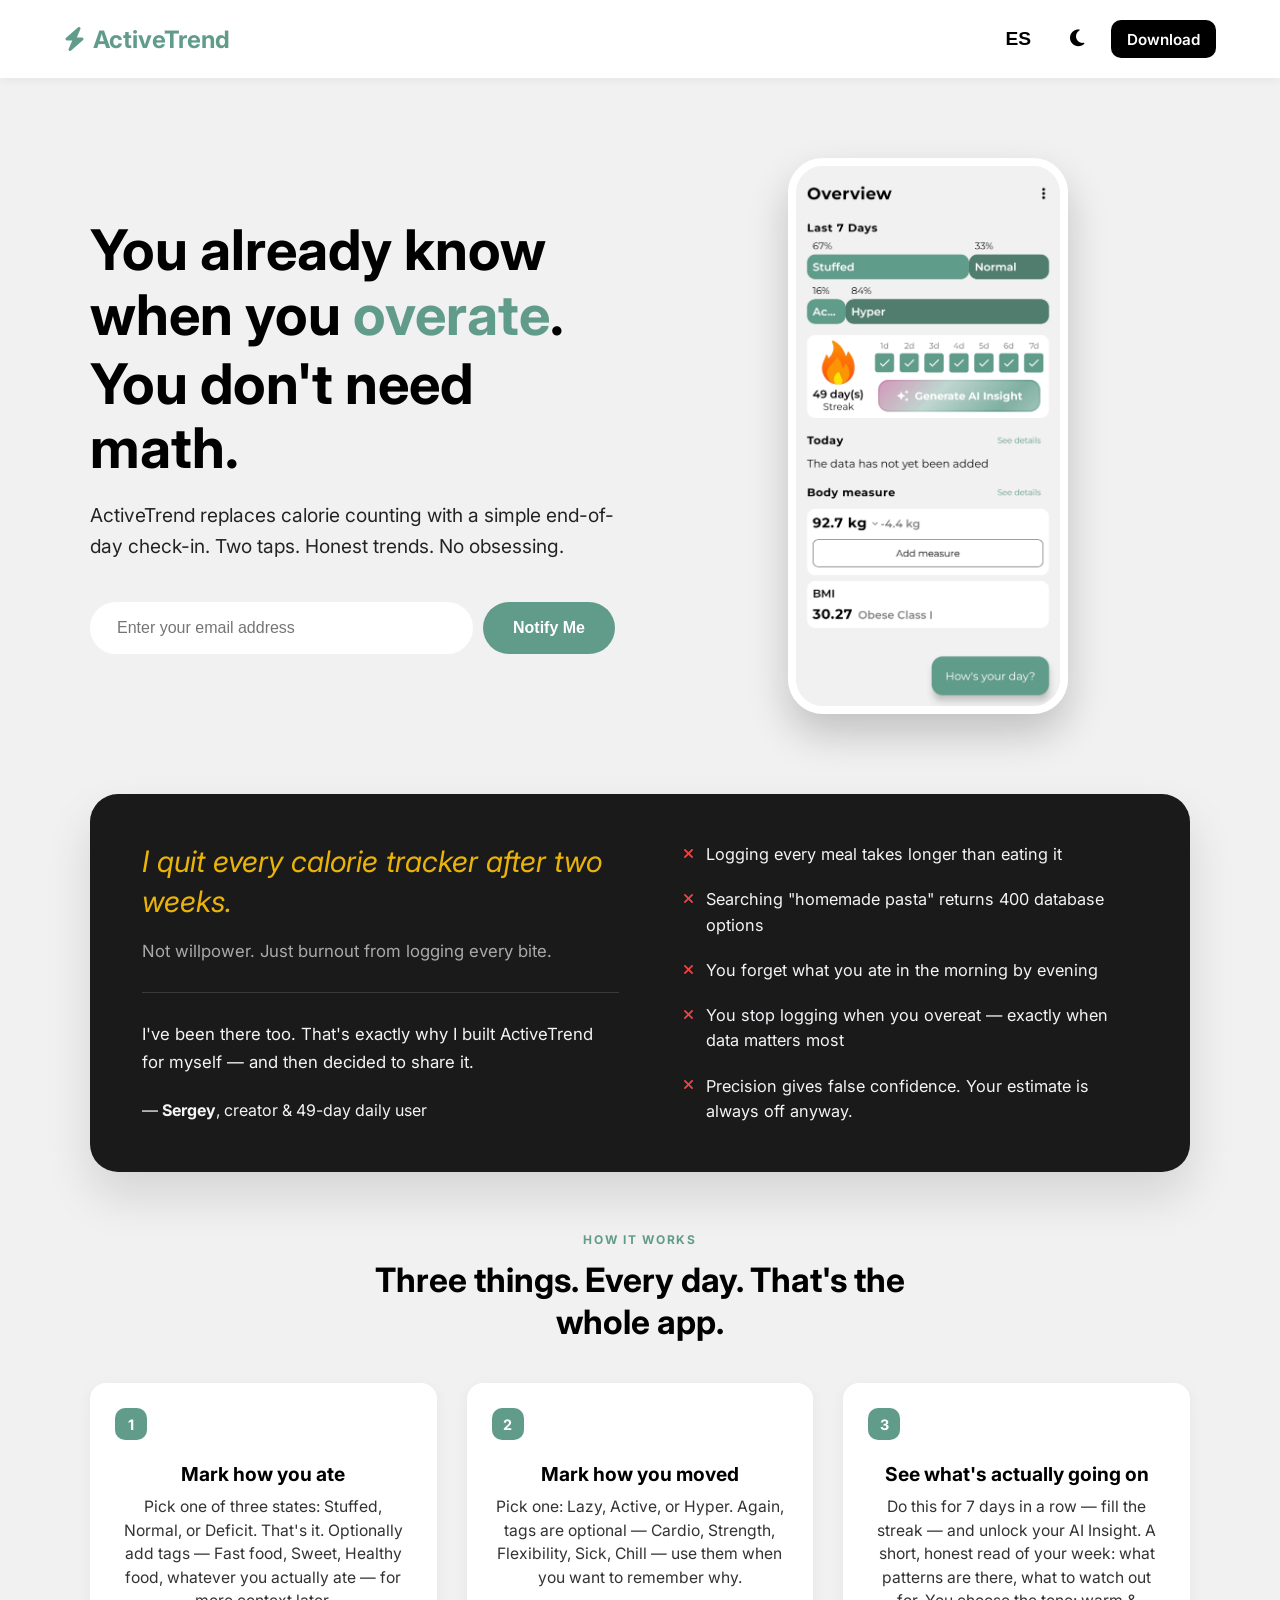
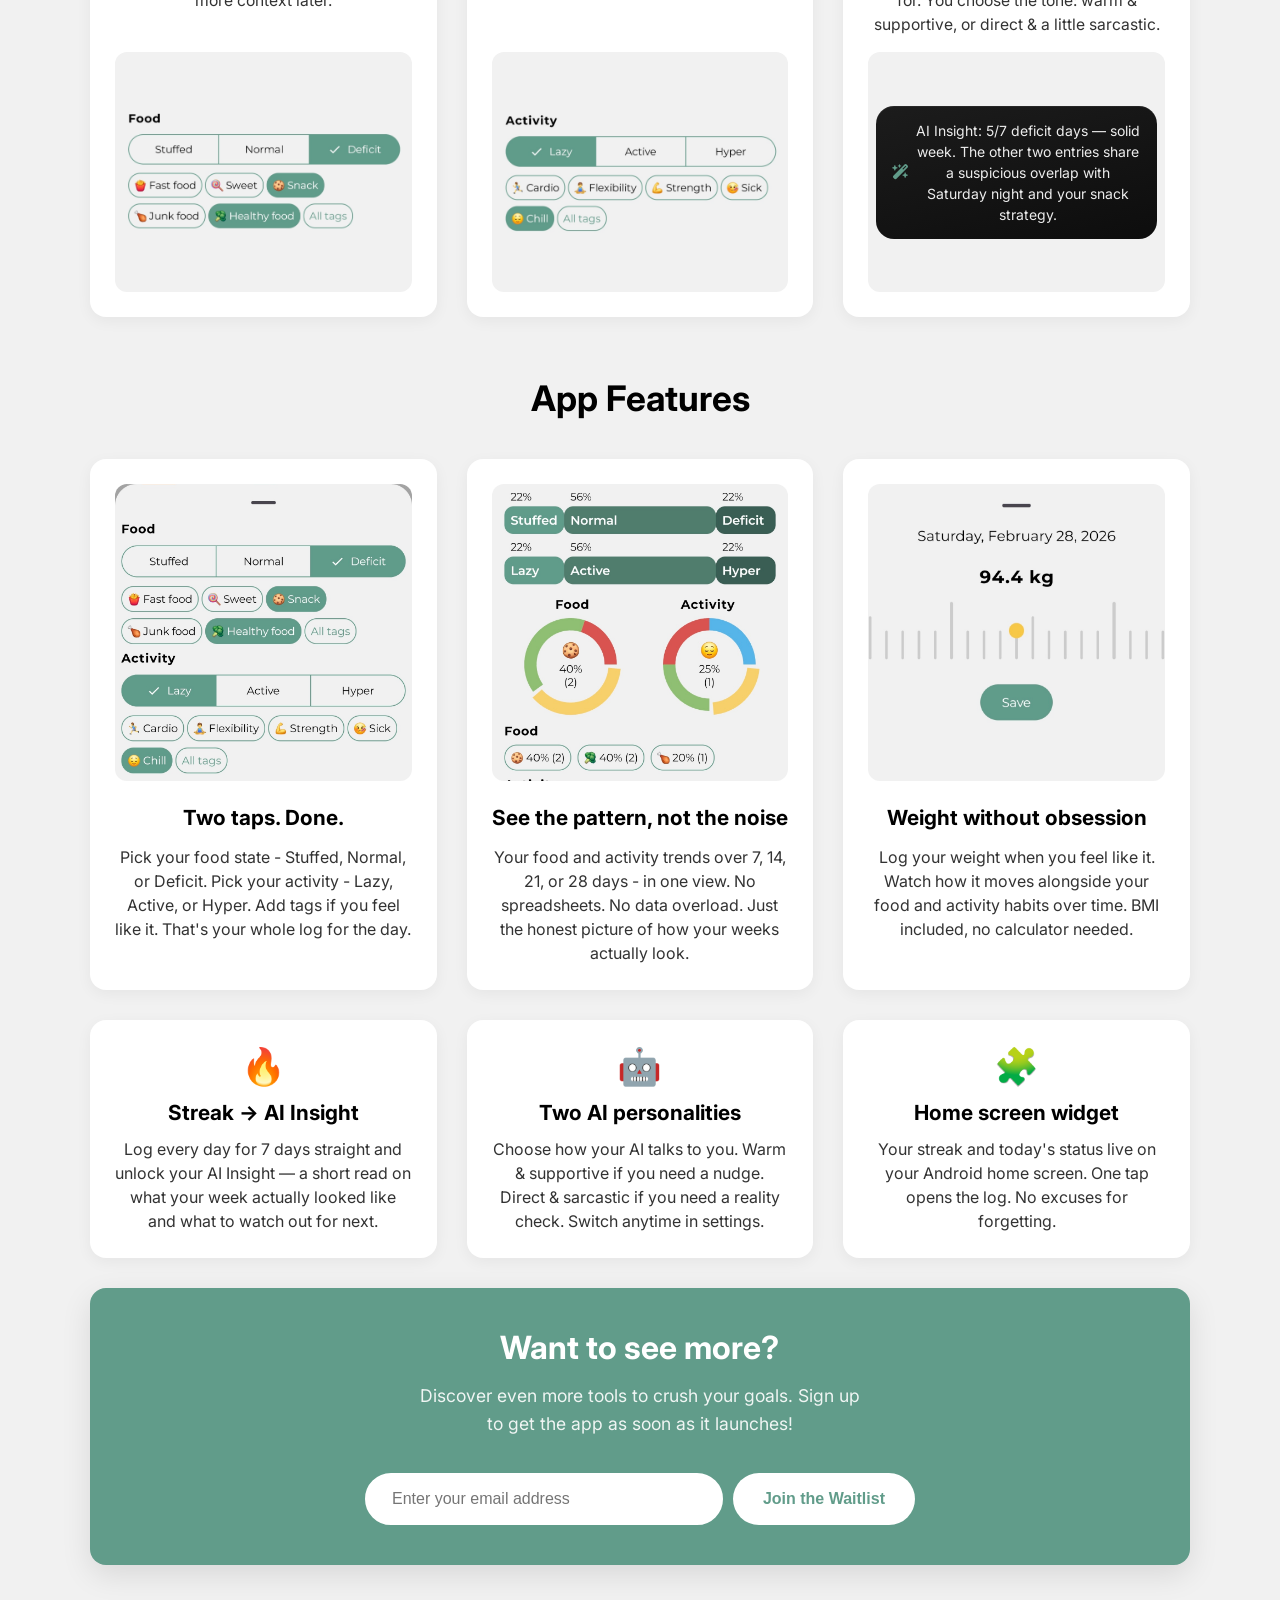
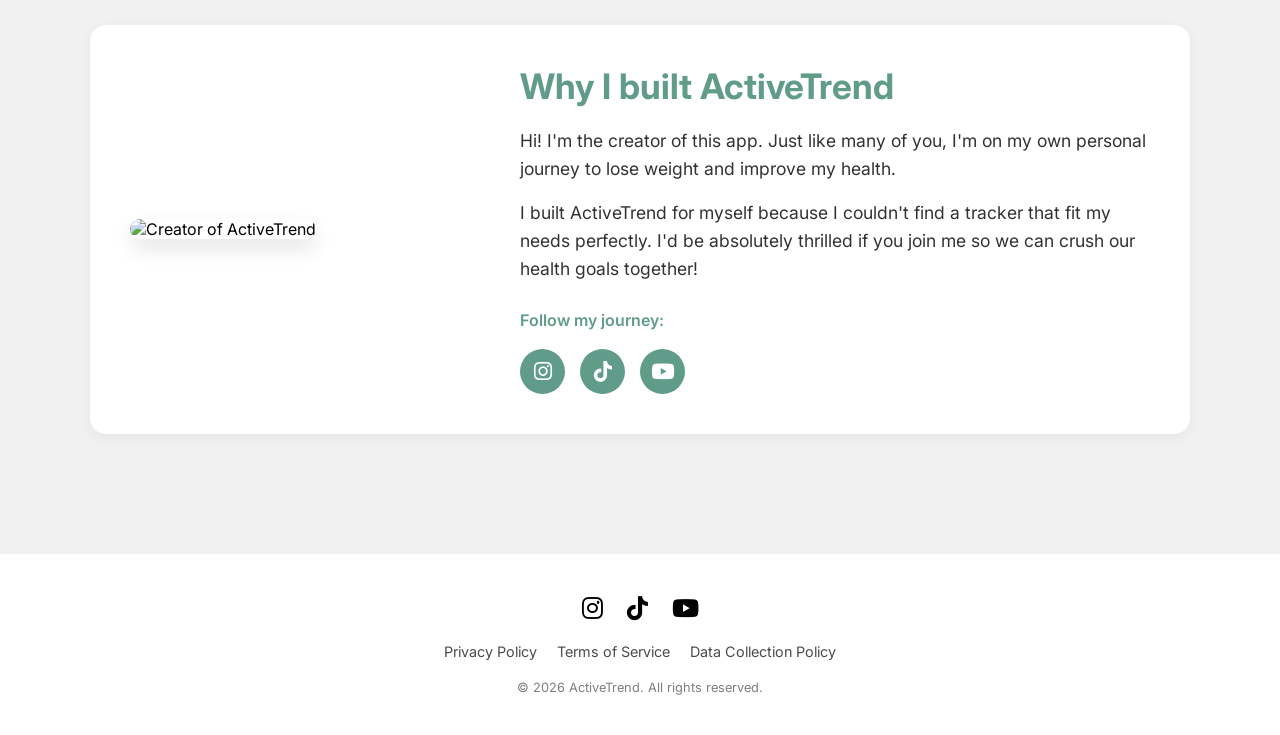
==== index.html @ 80d4fa89 "Add three emoji-tagged App Features cards Streak/AI Insight, AI personalities, and Android home widg" ====
<!DOCTYPE html>
<html lang="en">
<head>
    <meta charset="UTF-8">
    <meta name="viewport" content="width=device-width, initial-scale=1.0">
    <title>ActiveTrend - Your Ultimate Tracker</title>
    <link rel="icon" type="image/svg+xml" href="favicon.svg">
    <meta property="og:title" content="ActiveTrend - Your Ultimate Tracker">
    <meta property="og:description" content="Join ActiveTrend to track your progress, build habits, and reach your goals. Sign up to get notified when we launch!">
    <meta property="og:image" content="images/day/images_1.png">
    <meta property="og:type" content="website">
    <meta name="twitter:card" content="summary_large_image">
    <link href="https://fonts.googleapis.com/css2?family=Inter:wght@300;400;600;700&display=swap" rel="stylesheet">
    <link rel="stylesheet" href="https://cdnjs.cloudflare.com/ajax/libs/font-awesome/6.4.0/css/all.min.css">
    <link rel="stylesheet" href="style.css">
</head>
<body>

    <header>
        <div class="logo">
            <i class="fa-solid fa-bolt"></i> ActiveTrend
        </div>
        <div class="controls">
            <button type="button" id="langToggle" class="icon-btn">ES</button>
            <button type="button" id="themeToggle" class="icon-btn"><i class="fa-solid fa-moon"></i></button>
            <button type="button" id="headerDownloadBtn" class="header-download-btn" aria-label="Download">
                <span data-i18n="download_btn">Download</span>
            </button>
        </div>
    </header>

    <main>
        <section class="hero fade-in">
            <div class="hero-content">
                <h1 class="hero-headline">
                    <span class="hero-headline-line1">
                        <span data-i18n="hero_line1_before">You already know when you </span><span class="hero-accent" data-i18n="hero_line1_accent">overate</span><span data-i18n="hero_line1_after">.</span>
                    </span>
                    <br>
                    <span class="hero-headline-line2" data-i18n="hero_line2">You don't need math.</span>
                </h1>
                <p class="hero-subtitle" data-i18n="hero_subtitle">ActiveTrend replaces calorie counting with a simple end-of-day check-in. Two taps. Honest trends. No obsessing.</p>

                <form id="subscribeForm" class="subscribe-form">
                    <input type="email" id="emailInput" data-i18n-placeholder="email_placeholder" placeholder="Enter your email address" required>
                    <button type="submit" data-i18n="subscribe_btn">Notify Me</button>
                </form>
            </div>
            
            <div class="hero-image">
                <img src="images/day/images_1.png" data-img="images_1.png" alt="ActiveTrend App Screen" class="app-mockup theme-image">
            </div>
        </section>

        <section class="story-card-section fade-in">
            <div class="story-card">
                <div class="story-card-left">
                    <blockquote class="story-quote" data-i18n="story_quote">I quit every calorie tracker after two weeks.</blockquote>
                    <p class="story-subline" data-i18n="story_subline">Not willpower. Just burnout from logging every bite.</p>
                    <hr class="story-divider">
                    <p class="story-body" data-i18n="story_body">I've been there too. That's exactly why I built ActiveTrend for myself — and then decided to share it.</p>
                    <p class="story-signature">
                        — <span class="story-sig-name" data-i18n="story_sig_name">Sergey</span><span data-i18n="story_sig_suffix">, creator &amp; 49-day daily user</span>
                    </p>
                </div>
                <ul class="story-pain-list">
                    <li><i class="fa-solid fa-xmark story-pain-x" aria-hidden="true"></i><span data-i18n="story_pain_1">Logging every meal takes longer than eating it</span></li>
                    <li><i class="fa-solid fa-xmark story-pain-x" aria-hidden="true"></i><span data-i18n="story_pain_2">Searching "homemade pasta" returns 400 database options</span></li>
                    <li><i class="fa-solid fa-xmark story-pain-x" aria-hidden="true"></i><span data-i18n="story_pain_3">You forget what you ate in the morning by evening</span></li>
                    <li><i class="fa-solid fa-xmark story-pain-x" aria-hidden="true"></i><span data-i18n="story_pain_4">You stop logging when you overeat — exactly when data matters most</span></li>
                    <li><i class="fa-solid fa-xmark story-pain-x" aria-hidden="true"></i><span data-i18n="story_pain_5">Precision gives false confidence. Your estimate is always off anyway.</span></li>
                </ul>
            </div>
        </section>

        <section class="how-it-works fade-in">
            <p class="how-it-works-eyebrow" data-i18n="how_it_works_eyebrow">How it works</p>
            <h2 class="how-it-works-title" data-i18n="how_it_works_title">Three things. Every day. That's the whole app.</h2>
            <div class="how-it-works-grid">
                <article class="how-card">
                    <span class="how-card-step" aria-hidden="true">1</span>
                    <h3 class="how-card-heading" data-i18n="how_step_1_title">Mark how you ate</h3>
                    <p class="how-card-desc" data-i18n="how_step_1_desc">Pick one of three states: Stuffed, Normal, or Deficit. That's it. Optionally add tags — Fast food, Sweet, Healthy food, whatever you actually ate — for more context later.</p>
                    <div class="how-card-visual">
                        <img
                            src="images/day/image_7.jpeg"
                            data-img="image_7.jpeg"
                            alt=""
                            width="390"
                            height="844"
                            class="theme-image how-card-img"
                            decoding="async">
                    </div>
                </article>
                <article class="how-card">
                    <span class="how-card-step" aria-hidden="true">2</span>
                    <h3 class="how-card-heading" data-i18n="how_step_2_title">Mark how you moved</h3>
                    <p class="how-card-desc" data-i18n="how_step_2_desc">Pick one: Lazy, Active, or Hyper. Again, tags are optional — Cardio, Strength, Flexibility, Sick, Chill — use them when you want to remember why.</p>
                    <div class="how-card-visual">
                        <img
                            src="images/day/image_6.jpeg"
                            data-img="image_6.jpeg"
                            alt=""
                            width="390"
                            height="844"
                            class="theme-image how-card-img"
                            decoding="async">
                    </div>
                </article>
                <article class="how-card">
                    <span class="how-card-step" aria-hidden="true">3</span>
                    <h3 class="how-card-heading" data-i18n="how_step_3_title">See what's actually going on</h3>
                    <p class="how-card-desc" data-i18n="how_step_3_desc">Do this for 7 days in a row — fill the streak — and unlock your AI Insight. A short, honest read of your week: what patterns are there, what to watch out for. You choose the tone: warm &amp; supportive, or direct &amp; a little sarcastic.</p>
                    <div class="how-card-visual how-card-visual--insight">
                        <div class="ai-insight-preview">
                            <p class="ai-insight-bubble">
                                <span class="ai-insight-sparkle" aria-hidden="true"><i class="fa-solid fa-wand-magic-sparkles"></i></span>
                                <span data-i18n="how_step_3_mock">AI Insight: 5/7 deficit days — solid week. The other two entries share a suspicious overlap with Saturday night and your snack strategy.</span>
                            </p>
                        </div>
                    </div>
                </article>
            </div>
        </section>

        <section class="features fade-in">
            <h2 data-i18n="features_title">App Features</h2>
            <div class="features-grid">
                <div class="feature-card">
                    <img src="images/day/images_2.png" data-img="images_2.png" alt="" class="feature-img theme-image">
                    <h3 data-i18n="feature_1_title">Two taps. Done.</h3>
                    <p data-i18n="feature_1_desc">Pick your food state - Stuffed, Normal, or Deficit. Pick your activity - Lazy, Active, or Hyper. Add tags if you feel like it. That's your whole log for the day.</p>
                </div>
                <div class="feature-card">
                    <img src="images/day/images_3.png" data-img="images_3.png" alt="" class="feature-img theme-image">
                    <h3 data-i18n="feature_2_title">See the pattern, not the noise</h3>
                    <p data-i18n="feature_2_desc">Your food and activity trends over 7, 14, 21, or 28 days - in one view. No spreadsheets. No data overload. Just the honest picture of how your weeks actually look.</p>
                </div>
                <div class="feature-card">
                    <img src="images/day/images_4.png" data-img="images_4.png" alt="" class="feature-img theme-image">
                    <h3 data-i18n="feature_3_title">Weight without obsession</h3>
                    <p data-i18n="feature_3_desc">Log your weight when you feel like it. Watch how it moves alongside your food and activity habits over time. BMI included, no calculator needed.</p>
                </div>

                <div class="feature-card feature-card--emoji">
                    <span class="feature-card-emoji" aria-hidden="true">🔥</span>
                    <h3 data-i18n="feature_4_title">Streak → AI Insight</h3>
                    <p data-i18n="feature_4_desc">Log every day for 7 days straight and unlock your AI Insight — a short read on what your week actually looked like and what to watch out for next.</p>
                </div>
                <div class="feature-card feature-card--emoji">
                    <span class="feature-card-emoji" aria-hidden="true">🤖</span>
                    <h3 data-i18n="feature_5_title">Two AI personalities</h3>
                    <p data-i18n="feature_5_desc">Choose how your AI talks to you. Warm &amp; supportive if you need a nudge. Direct &amp; sarcastic if you need a reality check. Switch anytime in settings.</p>
                </div>
                <div class="feature-card feature-card--emoji">
                    <span class="feature-card-emoji" aria-hidden="true">🧩</span>
                    <h3 data-i18n="feature_6_title">Home screen widget</h3>
                    <p data-i18n="feature_6_desc">Your streak and today's status live on your Android home screen. One tap opens the log. No excuses for forgetting.</p>
                </div>
                
                <div class="more-features-cta">
                    <h3 data-i18n="more_features_title">Want to see more?</h3>
                    <p data-i18n="more_features_desc">There are tons of other amazing features waiting for you. Sign up to be the first to download the app and explore them all!</p>
                    
                    <form id="subscribeFormBottom" class="subscribe-form cta-form">
                        <input type="email" id="emailInputBottom" data-i18n-placeholder="email_placeholder" placeholder="Enter your email address" required>
                        <button type="submit" data-i18n="cta_button">Join the Waitlist</button>
                    </form>
                </div>
            </div>
        </section>

        <section class="about-me fade-in">
            <div class="about-image">
                <img src="images/images_i.png" alt="Creator of ActiveTrend">
            </div>
            <div class="about-content">
                <h2 data-i18n="about_title">Why I built ActiveTrend</h2>
                <p data-i18n="about_desc_1">Hi! I'm the creator of this app. Just like many of you, I'm on my own personal journey to lose weight and improve my health.</p>
                <p data-i18n="about_desc_2">I built ActiveTrend for myself because I couldn't find a tracker that fit my needs perfectly. I'd be absolutely thrilled if you join me so we can crush our health goals together!</p>
                
                <div class="about-socials">
                    <p data-i18n="follow_me">Follow my journey:</p>
                    <div class="social-icons">
                        <a href="https://www.instagram.com/sorlovfit/" target="_blank" aria-label="Instagram"><i class="fa-brands fa-instagram"></i></a>
                        <a href="https://www.tiktok.com/@sorlovfit" target="_blank" aria-label="TikTok"><i class="fa-brands fa-tiktok"></i></a>
                        <a href="https://www.youtube.com/@sorlovfit" target="_blank" aria-label="YouTube"><i class="fa-brands fa-youtube"></i></a>
                    </div>
                </div>
            </div>
        </section>
    </main>

    <footer>
        <div class="footer-content">
            <div class="social-links">
                <a href="https://www.instagram.com/sorlovfit/" target="_blank" aria-label="Instagram"><i class="fa-brands fa-instagram"></i></a>
                <a href="https://www.tiktok.com/@sorlovfit" target="_blank" aria-label="TikTok"><i class="fa-brands fa-tiktok"></i></a>
                <a href="https://www.youtube.com/@sorlovfit" target="_blank" aria-label="YouTube"><i class="fa-brands fa-youtube"></i></a>
            </div>
            <div class="policy-links">
                <a href="#" data-i18n="privacy_policy">Privacy Policy</a>
                <a href="#" data-i18n="terms">Terms of Service</a>
                <a href="#" data-i18n="data_collection">Data Collection Policy</a>
            </div>
            <p class="copyright">&copy; 2026 ActiveTrend. <span data-i18n="rights">All rights reserved.</span></p>
        </div>
    </footer>

    <div id="legalModal" class="modal">
        <div class="modal-content">
            <span class="close-modal" id="closeModal">&times;</span>
            <h2 id="modalTitle">Title</h2>
            <div id="modalBody" class="modal-body"></div>
        </div>
    </div>

    <script src="script.js"></script>
</body>
</html>
---- style.css ----
/* Color Palette Variables */
:root {
    --bg-color: #F1F1F1;
    --surface-color: #FFFFFF;
    --primary-color: #619C8A;
    --primary-variant: #417766;
    --secondary-color: #9EBC7D;
    --on-bg-color: #000000;
    --on-surface-color: #000000;
    --on-primary-color: #FFFFFF;
    
    --extra: #F9C847;
    --accent-blue: #56B4E9;
    --accent-red: #D9534F;
    
    --border-radius: 16px;
    --transition-speed: 0.3s;

    --header-download-bg: #000000;
    --header-download-fg: #ffffff;
    --header-download-hover-bg: #2d2d2d;

    --story-card-bg: #1a1a1a;
    --story-quote-color: #eab308;
    --story-muted: rgba(245, 245, 245, 0.66);
    --story-text: #f3f4f6;
    --story-divider: rgba(255, 255, 255, 0.14);
    --story-x-color: #ef4444;
    --story-card-shadow: 0 24px 48px rgba(0, 0, 0, 0.12);
}

[data-theme="dark"] {
    --bg-color: #212121;
    --surface-color: #333333;
    --primary-color: #C7D9CA;
    --primary-variant: #A4C4B8;
    --secondary-color: #A9BD99;
    --on-bg-color: #FFFFFF;
    --on-surface-color: #FFFFFF;
    --on-primary-color: #000000;

    --header-download-bg: var(--primary-color);
    --header-download-fg: var(--on-primary-color);
    --header-download-hover-bg: var(--primary-variant);

    --story-card-bg: color-mix(in srgb, var(--surface-color) 94%, var(--primary-color));
    --story-quote-color: #fde047;
    --story-muted: rgba(255, 255, 255, 0.74);
    --story-text: #fafafa;
    --story-divider: rgba(199, 217, 202, 0.28);
    --story-x-color: #fca5a5;
    --story-card-shadow:
        0 20px 44px rgba(0, 0, 0, 0.4),
        0 0 0 1px rgba(199, 217, 202, 0.12);
}

* {
    margin: 0;
    padding: 0;
    box-sizing: border-box;
}

body {
    font-family: 'Inter', sans-serif;
    background-color: var(--bg-color);
    color: var(--on-bg-color);
    transition: background-color var(--transition-speed), color var(--transition-speed);
    display: flex;
    flex-direction: column;
    min-height: 100vh;
}

/* Header */
header {
    display: flex;
    justify-content: space-between;
    align-items: center;
    padding: 20px 5%;
    background-color: var(--surface-color);
    box-shadow: 0 2px 10px rgba(0,0,0,0.05);
    transition: background-color var(--transition-speed);
}

.logo {
    font-size: 1.5rem;
    font-weight: 700;
    color: var(--primary-color);
    display: flex;
    align-items: center;
    gap: 8px;
}

.controls {
    display: flex;
    gap: 15px;
}

.icon-btn {
    background: transparent;
    border: none;
    color: var(--on-surface-color);
    font-size: 1.2rem;
    cursor: pointer;
    font-weight: 600;
    transition: color 0.2s, background-color 0.2s;
    padding: 8px 12px;
    border-radius: 10px;
}

.icon-btn:hover {
    color: var(--primary-color);
    background-color: rgba(0, 0, 0, 0.06);
}

[data-theme="dark"] .icon-btn:hover {
    background-color: rgba(255, 255, 255, 0.08);
}

.header-download-btn {
    background-color: var(--header-download-bg);
    color: var(--header-download-fg);
    border: none;
    font-family: inherit;
    font-size: 0.95rem;
    font-weight: 600;
    cursor: pointer;
    padding: 8px 16px;
    border-radius: 10px;
    transition: background-color 0.2s, transform 0.1s;
    white-space: nowrap;
    display: inline-flex;
    align-items: center;
    justify-content: center;
    position: relative;
}

.header-download-btn:hover {
    background-color: var(--header-download-hover-bg);
}

.header-download-btn:active {
    transform: scale(0.98);
}

@media (max-width: 640px) {
    .header-download-btn {
        display: none;
    }
}

main {
    flex: 1;
    display: flex;
    flex-direction: column;
    align-items: center;
    padding: 40px 5%;
}

/* Hero Section */
.hero {
    display: flex;
    align-items: center;
    justify-content: space-between;
    max-width: 1100px;
    width: 100%;
    margin: 40px 0 80px 0;
    gap: 50px;
}

.hero-content {
    flex: 1;
    max-width: 600px;
    color: var(--on-bg-color);
}

.hero-headline {
    font-size: 3.5rem;
    margin-bottom: 20px;
    line-height: 1.15;
    font-weight: 700;
}

.hero-headline-line2 {
    display: inline-block;
    margin-top: 0.08em;
}

.hero-accent {
    color: var(--primary-color);
}

.hero-subtitle {
    font-size: 1.2rem;
    font-weight: 400;
    margin-bottom: 40px;
    line-height: 1.6;
    opacity: 0.85;
}

.hero .subscribe-form {
    margin-top: 0;
}

.hero-image {
    flex: 1;
    display: flex;
    justify-content: center;
}

.app-mockup {
    width: 100%;
    max-width: 280px;
    border-radius: 35px; /* Looks like a phone screen */
    box-shadow: 0 20px 40px rgba(0,0,0,0.2);
    border: 8px solid var(--surface-color);
    transition: border-color var(--transition-speed);
}

/* Form */
.subscribe-form {
    display: flex;
    gap: 10px;
    flex-wrap: wrap;
}

.subscribe-form input {
    padding: 15px 25px;
    border-radius: 30px;
    border: 2px solid var(--surface-color);
    background-color: var(--surface-color);
    color: var(--on-surface-color);
    font-size: 1rem;
    flex: 1;
    min-width: 200px;
    outline: none;
    transition: border-color var(--transition-speed);
}

.subscribe-form input:focus {
    border-color: var(--primary-color);
}

.subscribe-form button {
    padding: 15px 30px;
    border-radius: 30px;
    border: none;
    background-color: var(--primary-color);
    color: var(--on-primary-color);
    font-size: 1rem;
    font-weight: 600;
    cursor: pointer;
    transition: background-color 0.2s, transform 0.1s;
}

.subscribe-form button:hover {
    background-color: var(--primary-variant);
}

.subscribe-form button:active {
    transform: scale(0.98);
}

/* Story / pain-points card */
.story-card-section {
    width: 100%;
    max-width: 1100px;
    margin-bottom: 60px;
}

.story-card {
    font-family: 'Inter', sans-serif;
    background-color: var(--story-card-bg);
    color: var(--story-text);
    border-radius: 28px;
    padding: 48px 52px;
    box-shadow: var(--story-card-shadow);
    display: grid;
    grid-template-columns: minmax(0, 1.05fr) minmax(0, 1fr);
    gap: clamp(36px, 5vw, 64px);
    align-items: start;
    transition: background-color var(--transition-speed), box-shadow var(--transition-speed);
}

.story-quote {
    margin: 0;
    padding: 0;
    border: none;
    font-size: clamp(1.45rem, 3.2vw, 1.85rem);
    font-weight: 400;
    font-style: italic;
    line-height: 1.35;
    color: var(--story-quote-color);
    margin-bottom: 1rem;
}

.story-subline {
    font-size: 1.05rem;
    line-height: 1.55;
    color: var(--story-muted);
    margin-bottom: 1.75rem;
    font-weight: 400;
}

.story-divider {
    border: none;
    border-top: 1px solid var(--story-divider);
    margin: 0 0 1.75rem 0;
}

.story-body {
    font-size: 1.05rem;
    line-height: 1.65;
    color: var(--story-text);
    margin-bottom: 1.35rem;
    font-weight: 400;
}

.story-signature {
    font-size: 1rem;
    line-height: 1.55;
    color: var(--story-text);
}

.story-sig-name {
    font-weight: 700;
}

.story-pain-list {
    list-style: none;
    margin: 0;
    padding: 0;
    display: flex;
    flex-direction: column;
    gap: 1.25rem;
}

.story-pain-list li {
    display: flex;
    align-items: flex-start;
    gap: 12px;
    font-size: 1.02rem;
    line-height: 1.55;
    color: var(--story-text);
    font-weight: 400;
}

.story-pain-x {
    flex-shrink: 0;
    margin-top: 0.25em;
    color: var(--story-x-color);
    font-size: 0.95rem;
}

@media (max-width: 800px) {
    .story-card {
        grid-template-columns: 1fr;
        padding: 36px 28px;
        gap: 32px;
    }

    .story-pain-list {
        padding-top: 4px;
    }
}

/* How it works */
.how-it-works {
    width: 100%;
    max-width: 1100px;
    margin-bottom: 60px;
    text-align: center;
}

.how-it-works-eyebrow {
    text-transform: uppercase;
    letter-spacing: 0.14em;
    font-size: 0.75rem;
    font-weight: 700;
    color: var(--primary-color);
    margin: 0 0 12px 0;
}

.how-it-works-title {
    font-size: clamp(1.5rem, 4vw, 2.1rem);
    font-weight: 700;
    color: var(--on-bg-color);
    line-height: 1.25;
    margin: 0 auto 40px auto;
    max-width: 36rem;
}

.how-it-works-grid {
    display: grid;
    grid-template-columns: repeat(3, 1fr);
    gap: 30px;
    align-items: stretch;
}

/* Padding / rhythm aligned with .feature-card (25px, tight text–media gap) */
.how-card {
    background-color: var(--surface-color);
    border-radius: var(--border-radius);
    padding: 25px;
    box-shadow: 0 4px 15px rgba(0, 0, 0, 0.05);
    transition: background-color var(--transition-speed), box-shadow var(--transition-speed);
    display: flex;
    flex-direction: column;
    min-height: 100%;
    text-align: center;
}

.how-card-step {
    display: inline-flex;
    align-items: center;
    justify-content: center;
    width: 32px;
    height: 32px;
    border-radius: 10px;
    background-color: var(--primary-color);
    color: var(--on-primary-color);
    font-size: 0.9rem;
    font-weight: 700;
    margin-bottom: 22px;
}

.how-card-heading {
    font-size: 1.2rem;
    font-weight: 700;
    color: var(--on-surface-color);
    margin: 0 0 8px 0;
    line-height: 1.3;
}

.how-card-desc {
    font-size: 0.98rem;
    line-height: 1.5;
    color: var(--on-surface-color);
    opacity: 0.8;
    margin: 0 0 16px 0;
    flex-shrink: 0;
}

.how-card-visual {
    margin-top: auto;
    min-height: 240px;
    border-radius: 12px;
    background-color: var(--bg-color);
    padding: 8px;
    display: flex;
    align-items: center;
    justify-content: center;
    overflow: hidden;
}

.how-card-img {
    display: block;
    width: 100%;
    max-width: 100%;
    height: auto;
    max-height: 240px;
    object-fit: contain;
    border-radius: 10px;
}

.how-card-visual--insight {
    padding: 8px;
    align-items: stretch;
}

.ai-insight-preview {
    width: 100%;
    max-width: 320px;
    margin: 0 auto;
    flex: 1;
    display: flex;
    align-items: center;
    min-height: 220px;
}

.ai-insight-bubble {
    margin: 0;
    background: linear-gradient(165deg, #1c1c1c 0%, #0d0d0d 100%);
    color: rgba(255, 255, 255, 0.92);
    border-radius: 18px;
    padding: 14px 16px;
    font-size: 0.875rem;
    line-height: 1.5;
    box-shadow: inset 0 1px 0 rgba(255, 255, 255, 0.06);
    min-height: 120px;
    display: flex;
    align-items: center;
    width: 100%;
    box-sizing: border-box;
}

.ai-insight-bubble .ai-insight-sparkle {
    display: inline-block;
    margin-right: 6px;
    color: var(--primary-color);
    font-size: 0.95rem;
    vertical-align: -0.05em;
}

[data-theme="dark"] .ai-insight-bubble {
    background: linear-gradient(165deg, #2a2a2a 0%, #161616 100%);
    box-shadow: inset 0 1px 0 rgba(199, 217, 202, 0.08);
}

@media (max-width: 950px) {
    .how-it-works-grid {
        grid-template-columns: 1fr;
        max-width: 480px;
        margin: 0 auto;
    }

    .how-card-visual {
        min-height: 240px;
    }
}

/* Features Section */
.features {
    width: 100%;
    max-width: 1100px;
    margin-bottom: 60px;
}

.features h2 {
    text-align: center;
    margin-bottom: 40px;
    font-size: 2.2rem;
}

/* Обновленная сетка фичей */
.features-grid {
    display: grid;
    /* По умолчанию 1 колонка для мобилок */
    grid-template-columns: 1fr; 
    gap: 30px;
}

/* Планшеты: 2 колонки */
@media (min-width: 650px) {
    .features-grid {
        grid-template-columns: repeat(2, 1fr);
    }
    .more-features-cta {
        grid-column: 1 / -1;
    }
}

/* Десктопы: 3 колонки */
@media (min-width: 950px) {
    .features-grid {
        grid-template-columns: repeat(3, 1fr);
    }
    .more-features-cta {
        grid-column: 1 / -1;
    }
}

/* --- Стили для нового блока-призыва (CTA) --- */
.more-features-cta {
    background-color: var(--primary-color); /* Заливаем фирменным зеленым */
    color: var(--on-primary-color);
    padding: 40px;
    border-radius: var(--border-radius);
    display: flex;
    flex-direction: column;
    justify-content: center;
    align-items: center;
    text-align: center;
    box-shadow: 0 10px 30px rgba(0,0,0,0.1);
    transition: background-color var(--transition-speed);
}

.more-features-cta h3 {
    font-size: 2rem;
    margin-bottom: 15px;
}

.more-features-cta p {
    font-size: 1.1rem;
    margin-bottom: 25px;
    opacity: 0.9;
    line-height: 1.6;
    max-width: 450px;
}

.cta-scroll-btn {
    background-color: var(--surface-color);
    color: var(--primary-color);
    text-decoration: none;
    padding: 15px 30px;
    border-radius: 30px;
    font-size: 1rem;
    font-weight: 700;
    transition: transform 0.2s, background-color 0.2s;
    display: inline-block;
}

.cta-scroll-btn:hover {
    transform: translateY(-3px);
    background-color: var(--bg-color);
}

.feature-card {
    background-color: var(--surface-color);
    padding: 25px;
    border-radius: var(--border-radius);
    text-align: center;
    box-shadow: 0 4px 15px rgba(0,0,0,0.05);
    transition: transform 0.3s, background-color var(--transition-speed);
}

.feature-card:hover {
    transform: translateY(-5px);
}

.feature-img {
    width: 100%;
    aspect-ratio: 1 / 1;
    object-fit: cover;
    object-position: 50% 0%; /* Начинаем показывать картинку с самого верха */
    border-radius: 12px;
    margin-bottom: 20px;
    /* Запускаем бесконечную плавную анимацию на 12 секунд */
    animation: floatImage 12s ease-in-out infinite; 
}

/* Сама магия анимации (плавание вверх-вниз) */
@keyframes floatImage {
    0% {
        object-position: 50% 0%; /* Верхняя часть скрина */
    }
    50% {
        object-position: 50% 100%; /* Плавно доезжаем до самого низа */
    }
    100% {
        object-position: 50% 0%; /* Плавно возвращаемся наверх */
    }
}

/* Смена картинок при переключении темы */
.theme-image {
    transition: opacity 0.3s ease-in-out;
}

.feature-card h3 {
    margin-bottom: 15px;
    font-size: 1.3rem;
}

.feature-card p {
    opacity: 0.8;
    line-height: 1.5;
}

/* Feature cards with emoji “tag” instead of screenshot */
.feature-card--emoji {
    padding-top: 28px;
}

.feature-card-emoji {
    display: block;
    font-size: 2.25rem;
    line-height: 1;
    margin-bottom: 16px;
}

.feature-card--emoji .feature-card-emoji + h3 {
    margin-bottom: 12px;
}

/* Footer */
footer {
    background-color: var(--surface-color);
    padding: 40px 5%;
    text-align: center;
    transition: background-color var(--transition-speed);
}

.social-links {
    margin-bottom: 20px;
}

.social-links a {
    color: var(--on-surface-color);
    font-size: 1.5rem;
    margin: 0 10px;
    text-decoration: none;
    transition: color 0.2s;
}

.social-links a:hover {
    color: var(--primary-color);
}

.policy-links {
    margin-bottom: 20px;
    display: flex;
    justify-content: center;
    gap: 20px;
    flex-wrap: wrap;
}

.policy-links a {
    color: var(--on-surface-color);
    text-decoration: none;
    font-size: 0.9rem;
    opacity: 0.7;
}

.policy-links a:hover {
    opacity: 1;
    text-decoration: underline;
}

.copyright {
    font-size: 0.8rem;
    opacity: 0.5;
}

/* Animations */
.fade-in {
    animation: fadeIn 1s ease-in;
}

@keyframes fadeIn {
    from { opacity: 0; transform: translateY(20px); }
    to { opacity: 1; transform: translateY(0); }
}

/* Mobile Responsiveness */
@media (max-width: 800px) {
    .hero {
        flex-direction: column;
        text-align: center;
        gap: 30px;
    }
    
    .hero-headline { font-size: 2.5rem; }
    
    .subscribe-form { flex-direction: column; }
    .subscribe-form button { width: 100%; }
}

/* --- Стили для формы в нижнем блоке (CTA) --- */
.cta-form {
    margin-top: 10px;
    width: 100%;
    max-width: 550px; /* Ограничиваем ширину, чтобы форма не была гигантской */
}

/* Перекрашиваем кнопку, чтобы она выделялась на зеленом фоне */
.cta-form button {
    background-color: var(--surface-color);
    color: var(--primary-color);
}

.cta-form button:hover {
    background-color: var(--bg-color);
}

/* --- Стили для блока "Обо мне" --- */
.about-me {
    display: flex;
    align-items: center;
    gap: 40px;
    max-width: 1100px;
    width: 100%;
    margin-bottom: 80px;
    background-color: var(--surface-color);
    padding: 40px;
    border-radius: var(--border-radius);
    box-shadow: 0 4px 15px rgba(0,0,0,0.05);
    transition: background-color var(--transition-speed);
}

.about-image {
    flex: 1;
    max-width: 350px;
}

.about-image img {
    width: 100%;
    border-radius: 12px;
    object-fit: cover;
    box-shadow: 0 10px 20px rgba(0,0,0,0.1);
}

.about-content {
    flex: 1.5;
}

.about-content h2 {
    font-size: 2.2rem;
    margin-bottom: 20px;
    color: var(--primary-color);
}

.about-content p {
    font-size: 1.1rem;
    line-height: 1.6;
    margin-bottom: 15px;
    opacity: 0.8;
}

/* Мобильная адаптация для блока "Обо мне" */
@media (max-width: 800px) {
    .about-me {
        flex-direction: column;
        text-align: center;
        padding: 30px 20px;
    }
    
    .about-image {
        max-width: 100%;
    }
}

/* --- Стили для соцсетей в блоке "Обо мне" --- */
.about-socials {
    margin-top: 25px;
}

.about-socials p {
    font-size: 1rem;
    font-weight: 600;
    margin-bottom: 15px;
    color: var(--primary-color) !important;
    opacity: 1 !important;
}

.about-socials .social-icons {
    display: flex;
    gap: 15px;
}

.about-socials .social-icons a {
    color: var(--surface-color);
    background-color: var(--primary-color);
    width: 45px;
    height: 45px;
    display: flex;
    justify-content: center;
    align-items: center;
    border-radius: 50%;
    text-decoration: none;
    font-size: 1.3rem;
    transition: transform 0.2s, background-color 0.2s;
}

.about-socials .social-icons a:hover {
    transform: translateY(-3px);
    background-color: var(--primary-variant);
}

/* На мобилках выравниваем иконки по центру */
@media (max-width: 800px) {
    .about-socials .social-icons {
        justify-content: center;
    }
}

/* --- Стили для модального окна (Документы) --- */
.modal {
    display: none; /* Скрыто по умолчанию */
    position: fixed;
    z-index: 1000;
    left: 0;
    top: 0;
    width: 100%;
    height: 100%;
    background-color: rgba(0, 0, 0, 0.4);
    backdrop-filter: blur(5px);
    opacity: 0;
    transition: opacity var(--transition-speed);
}

.modal.show {
    display: flex;
    justify-content: center;
    align-items: center;
    opacity: 1;
}

.modal-content {
    background-color: var(--surface-color);
    color: var(--on-surface-color);
    padding: 40px;
    border-radius: var(--border-radius);
    max-width: 800px;
    width: 90%;
    max-height: 80vh;
    overflow-y: auto; /* Скролл внутри окна, если текст длинный */
    position: relative;
    box-shadow: 0 20px 50px rgba(0,0,0,0.2);
    transform: translateY(-20px);
    transition: transform var(--transition-speed);
}

.modal.show .modal-content {
    transform: translateY(0);
}

.close-modal {
    position: absolute;
    top: 20px;
    right: 30px;
    font-size: 2.5rem;
    font-weight: 300;
    cursor: pointer;
    color: var(--on-surface-color);
    opacity: 0.5;
    transition: opacity 0.2s;
    line-height: 1;
}

.close-modal:hover {
    opacity: 1;
    color: var(--primary-color);
}

#modalTitle {
    margin-bottom: 20px;
    padding-right: 40px;
    color: var(--primary-color);
}

.modal-body {
    line-height: 1.6;
    font-size: 0.95rem;
}

.modal-body h4 {
    margin: 20px 0 10px 0;
    font-size: 1.1rem;
}

.modal-body p, .modal-body ul {
    margin-bottom: 15px;
    opacity: 0.85;
}

.modal-body ul {
    padding-left: 20px;
}
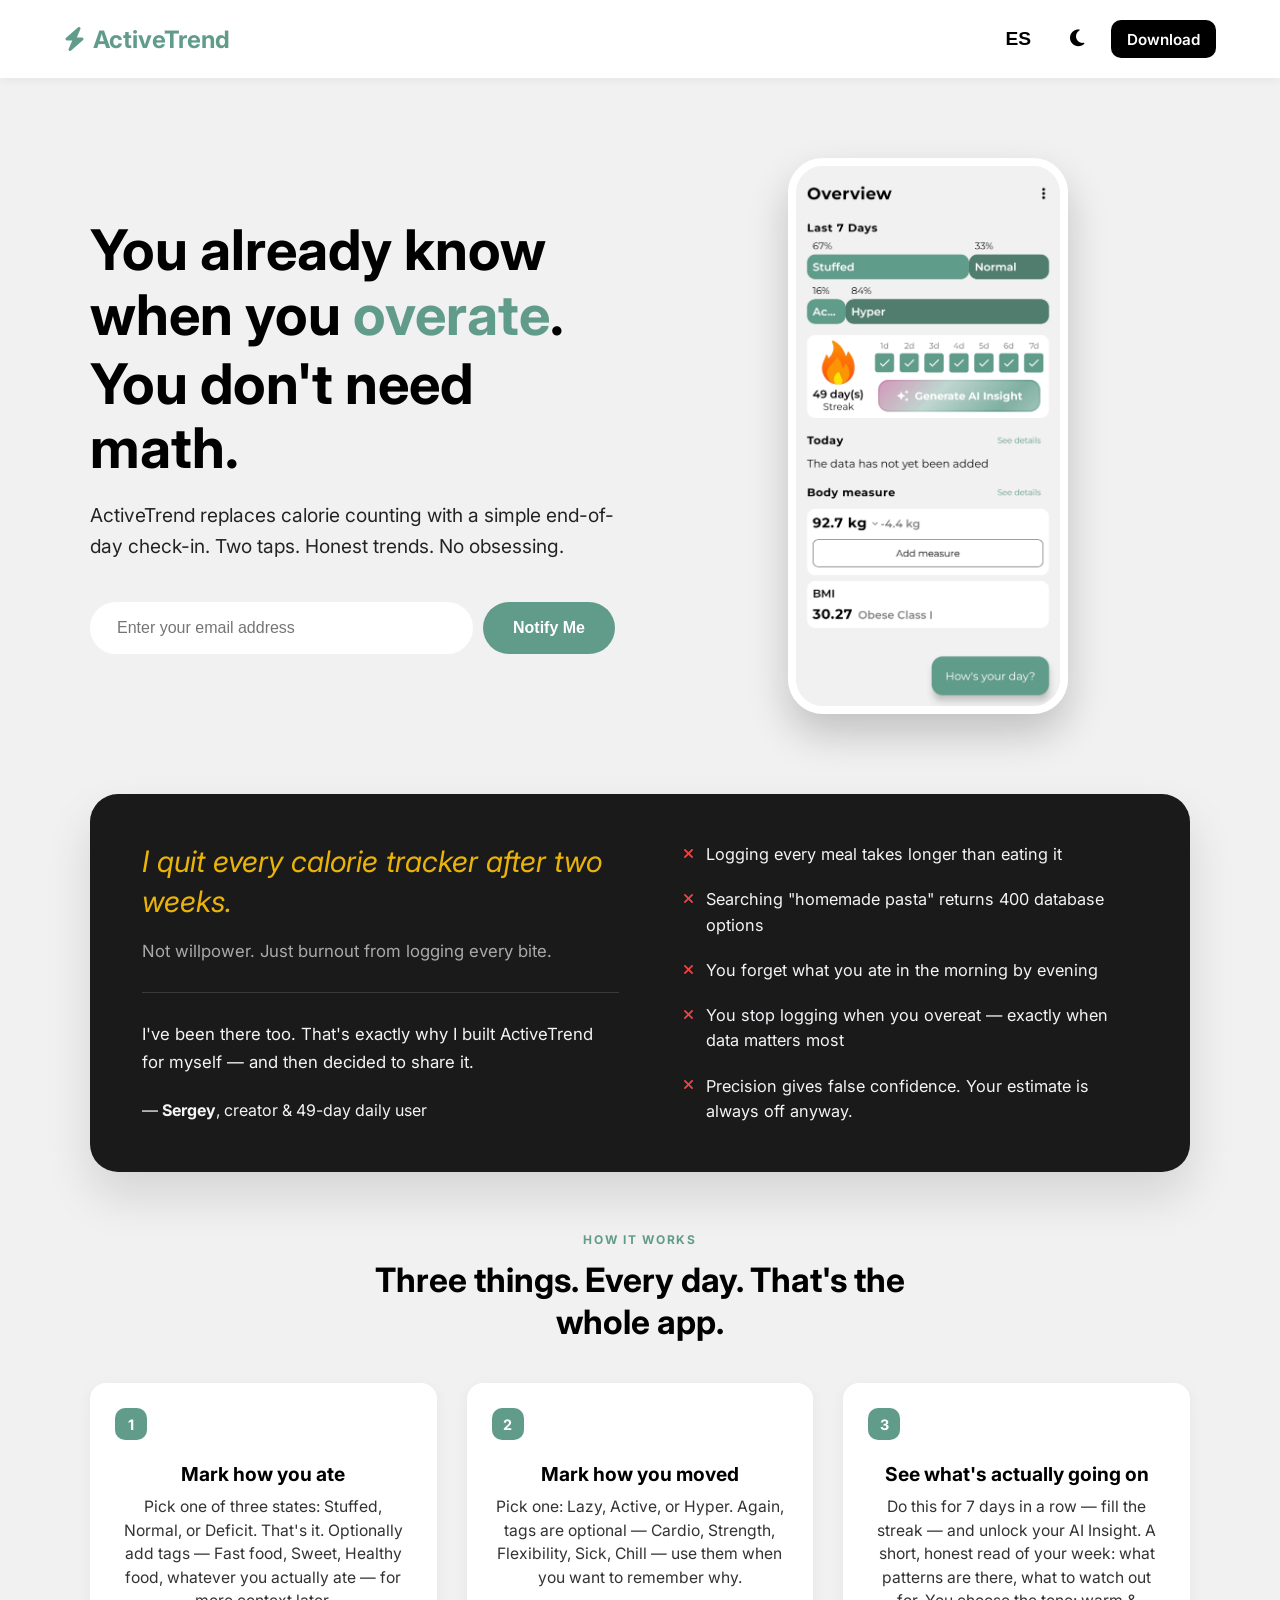
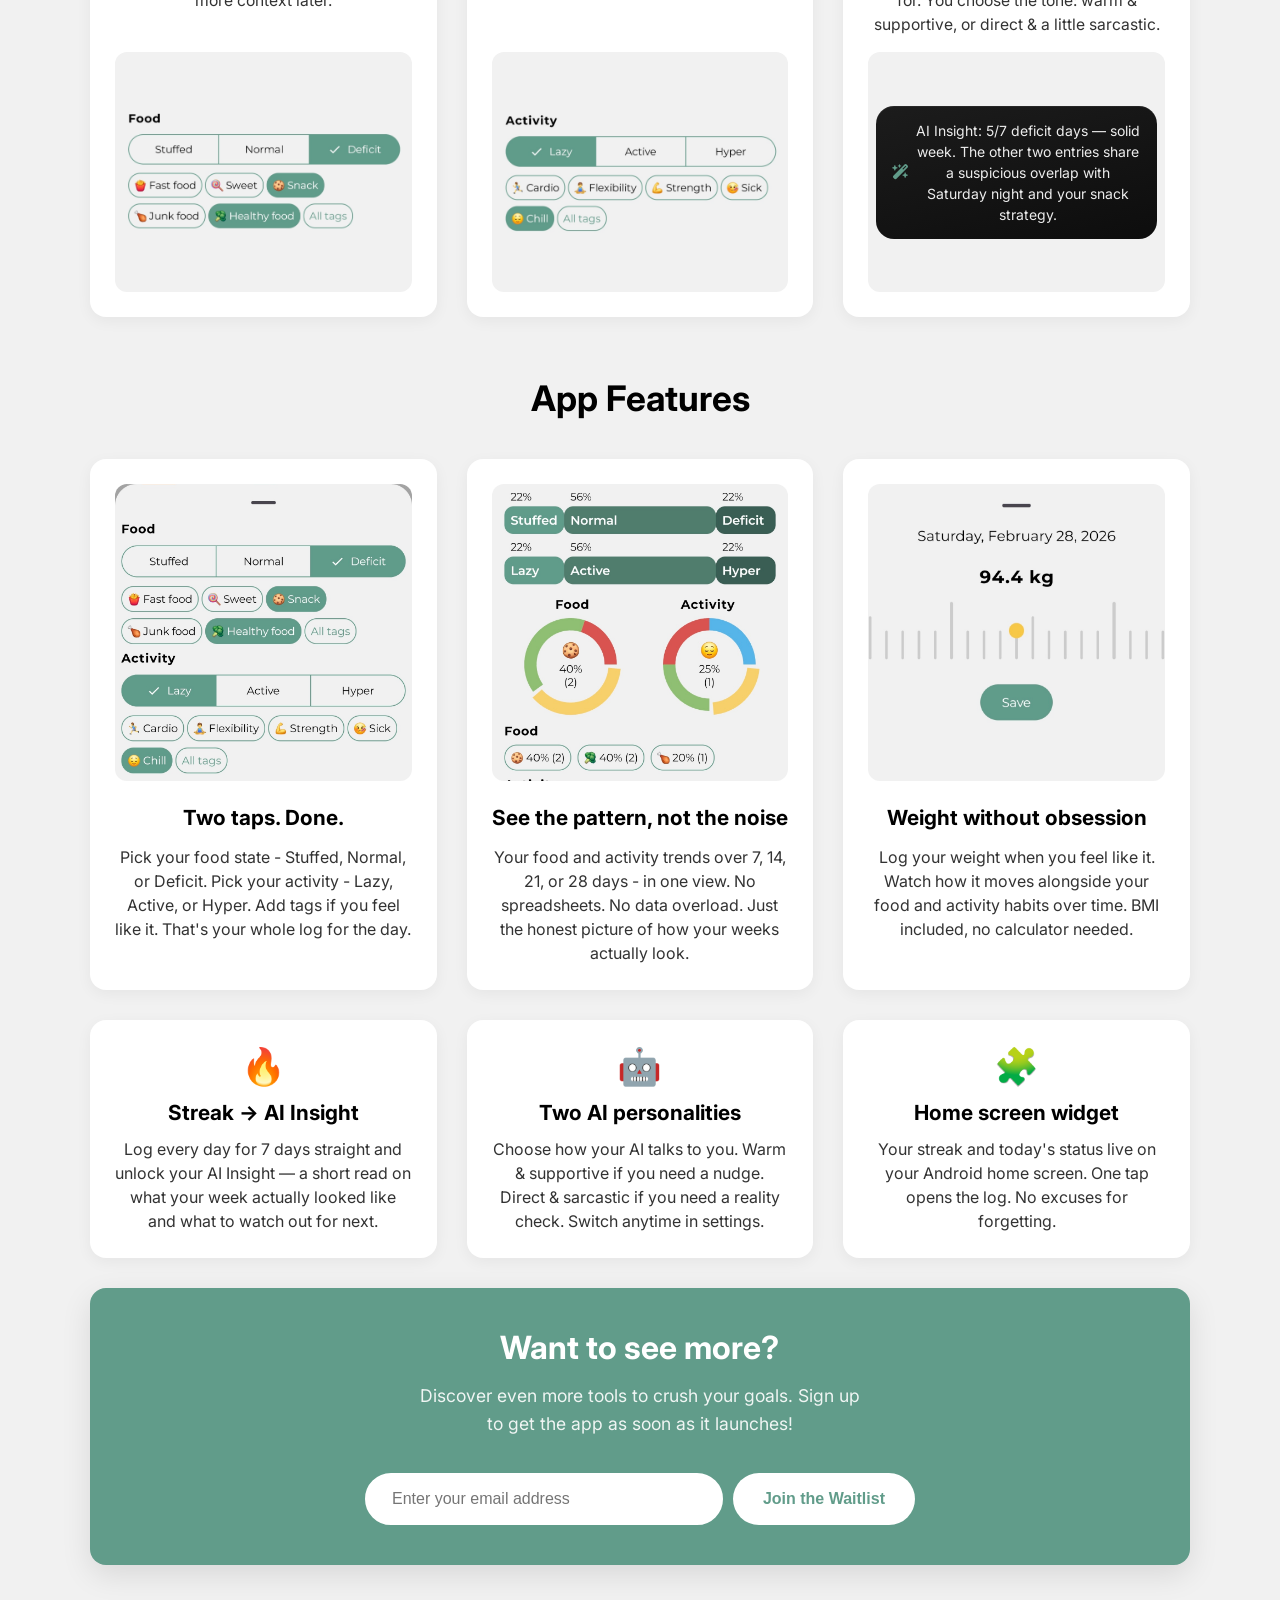
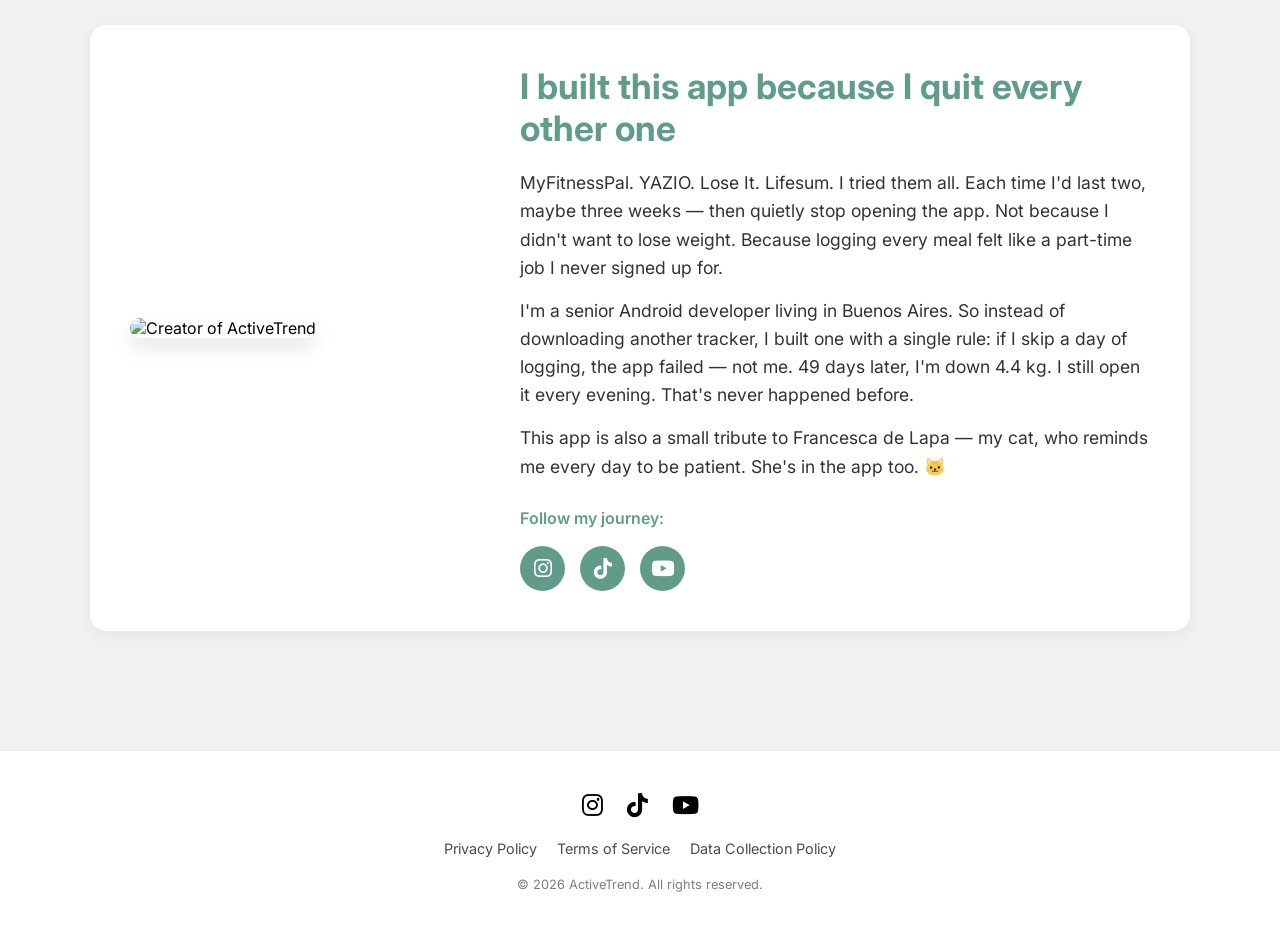
==== commit aa6e7ae3: "Rewrite author about block with new story and ES copy Replace previous short bio with three paragrap" ====
--- a/index.html
+++ b/index.html
@@ -175,10 +175,11 @@
                 <img src="images/images_i.png" alt="Creator of ActiveTrend">
             </div>
             <div class="about-content">
-                <h2 data-i18n="about_title">Why I built ActiveTrend</h2>
-                <p data-i18n="about_desc_1">Hi! I'm the creator of this app. Just like many of you, I'm on my own personal journey to lose weight and improve my health.</p>
-                <p data-i18n="about_desc_2">I built ActiveTrend for myself because I couldn't find a tracker that fit my needs perfectly. I'd be absolutely thrilled if you join me so we can crush our health goals together!</p>
-                
+                <h2 data-i18n="about_title">I built this app because I quit every other one</h2>
+                <p data-i18n="about_desc_1">MyFitnessPal. YAZIO. Lose It. Lifesum. I tried them all. Each time I'd last two, maybe three weeks — then quietly stop opening the app. Not because I didn't want to lose weight. Because logging every meal felt like a part-time job I never signed up for.</p>
+                <p data-i18n="about_desc_2">I'm a senior Android developer living in Buenos Aires. So instead of downloading another tracker, I built one with a single rule: if I skip a day of logging, the app failed — not me. 49 days later, I'm down 4.4 kg. I still open it every evening. That's never happened before.</p>
+                <p data-i18n="about_desc_3">This app is also a small tribute to Francesca de Lapa — my cat, who reminds me every day to be patient. She's in the app too. 🐱</p>
+
                 <div class="about-socials">
                     <p data-i18n="follow_me">Follow my journey:</p>
                     <div class="social-icons">
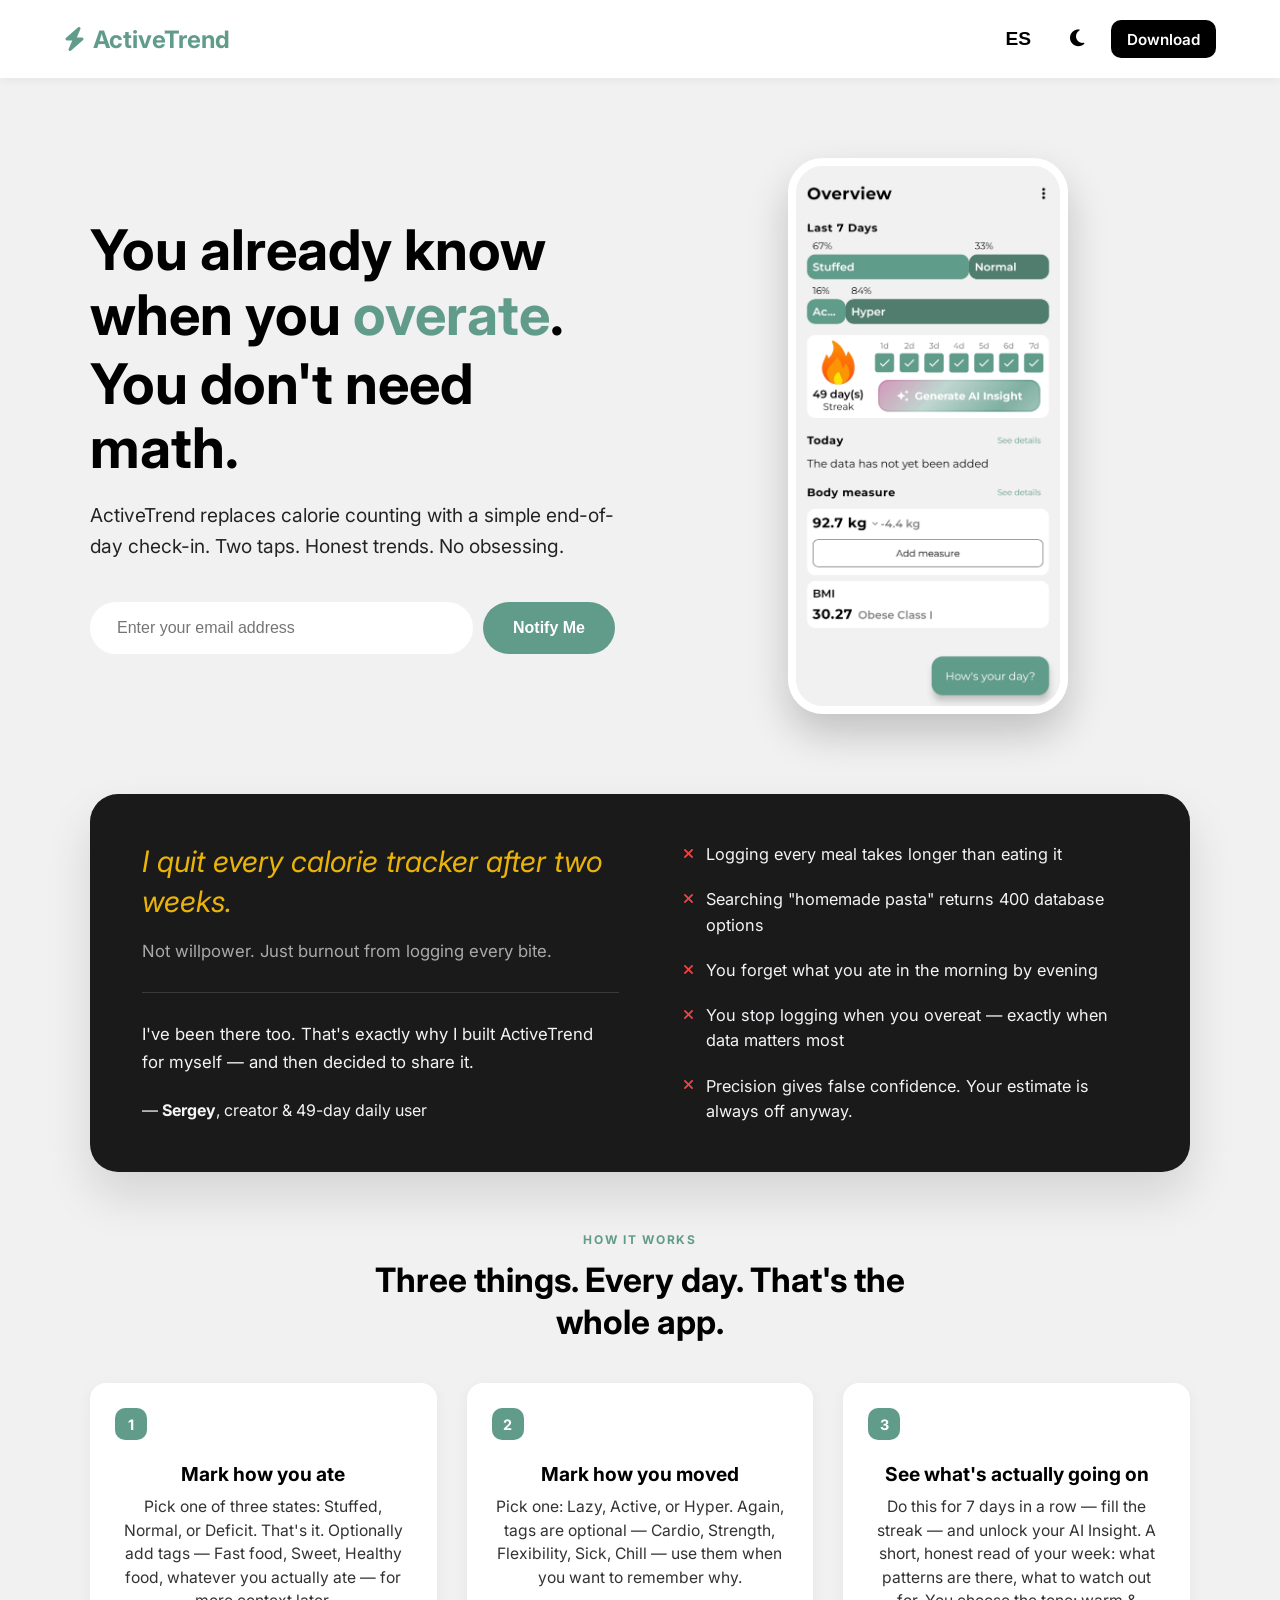
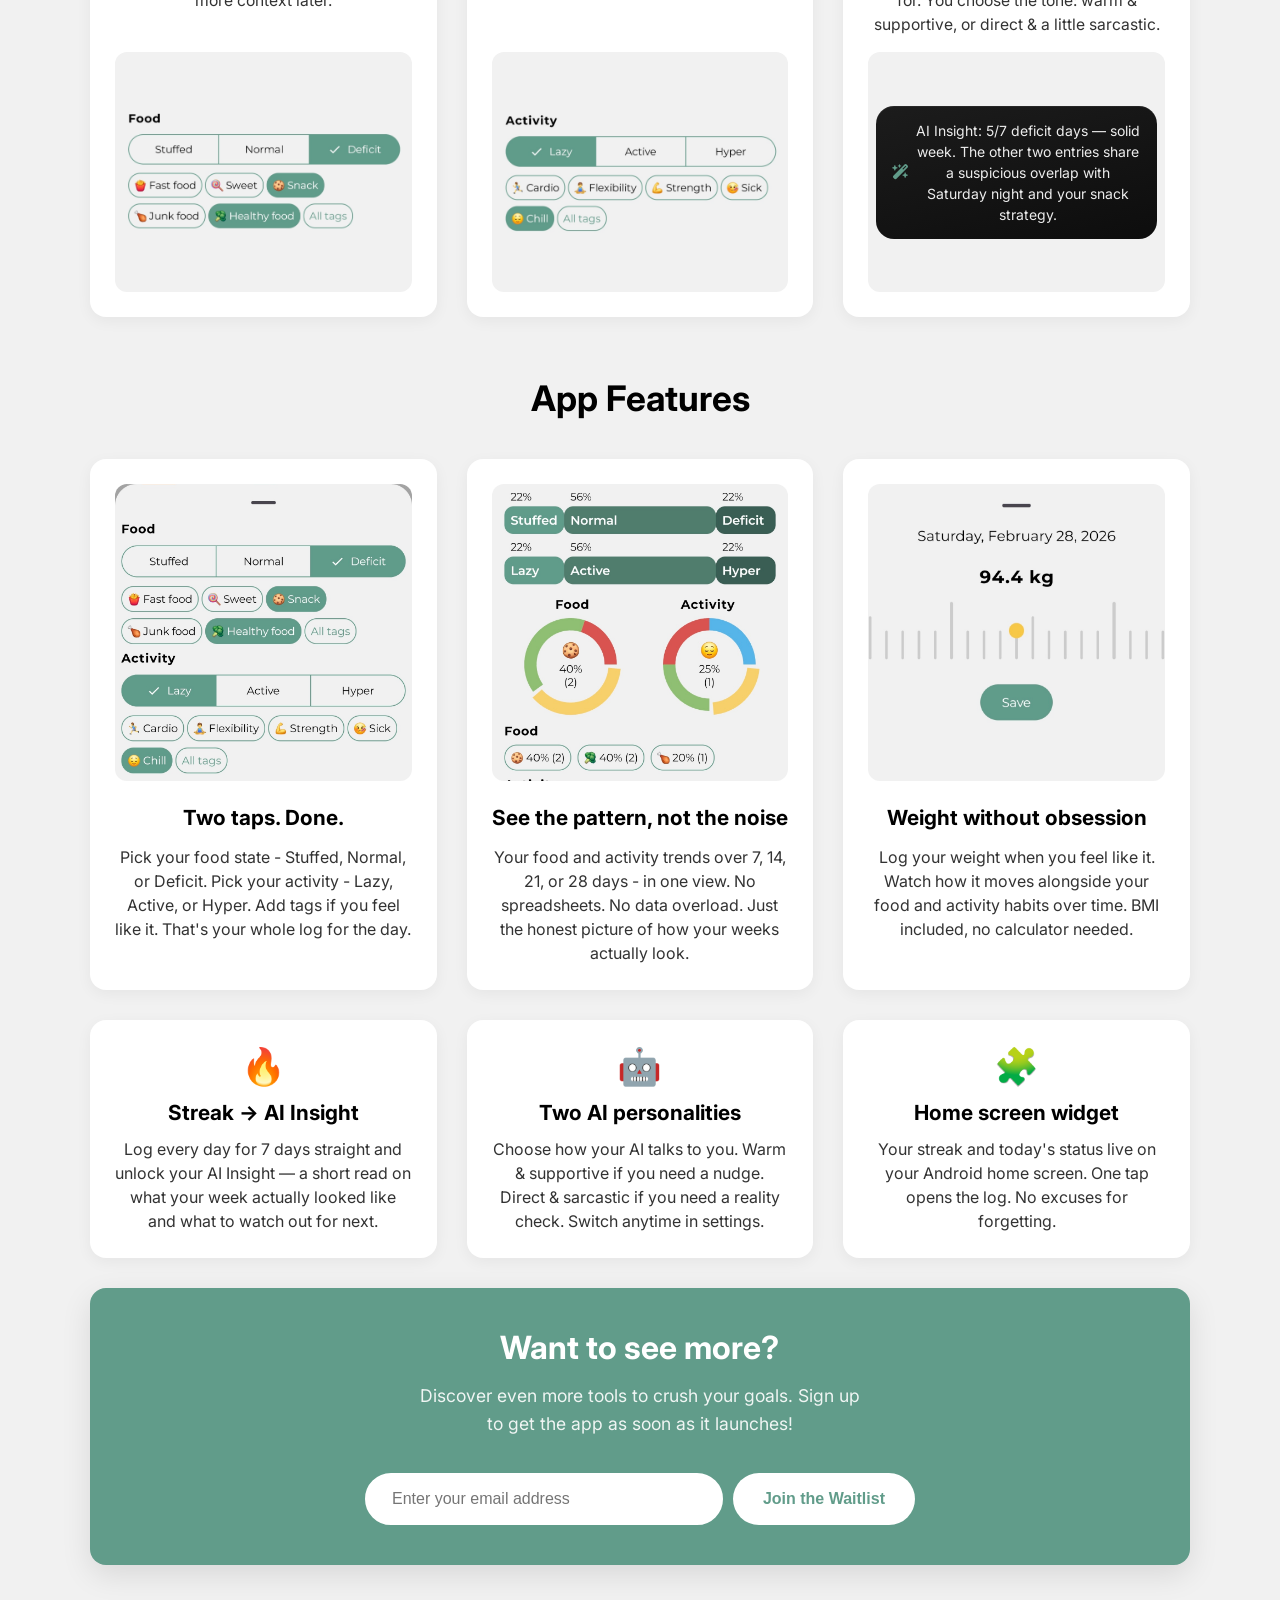
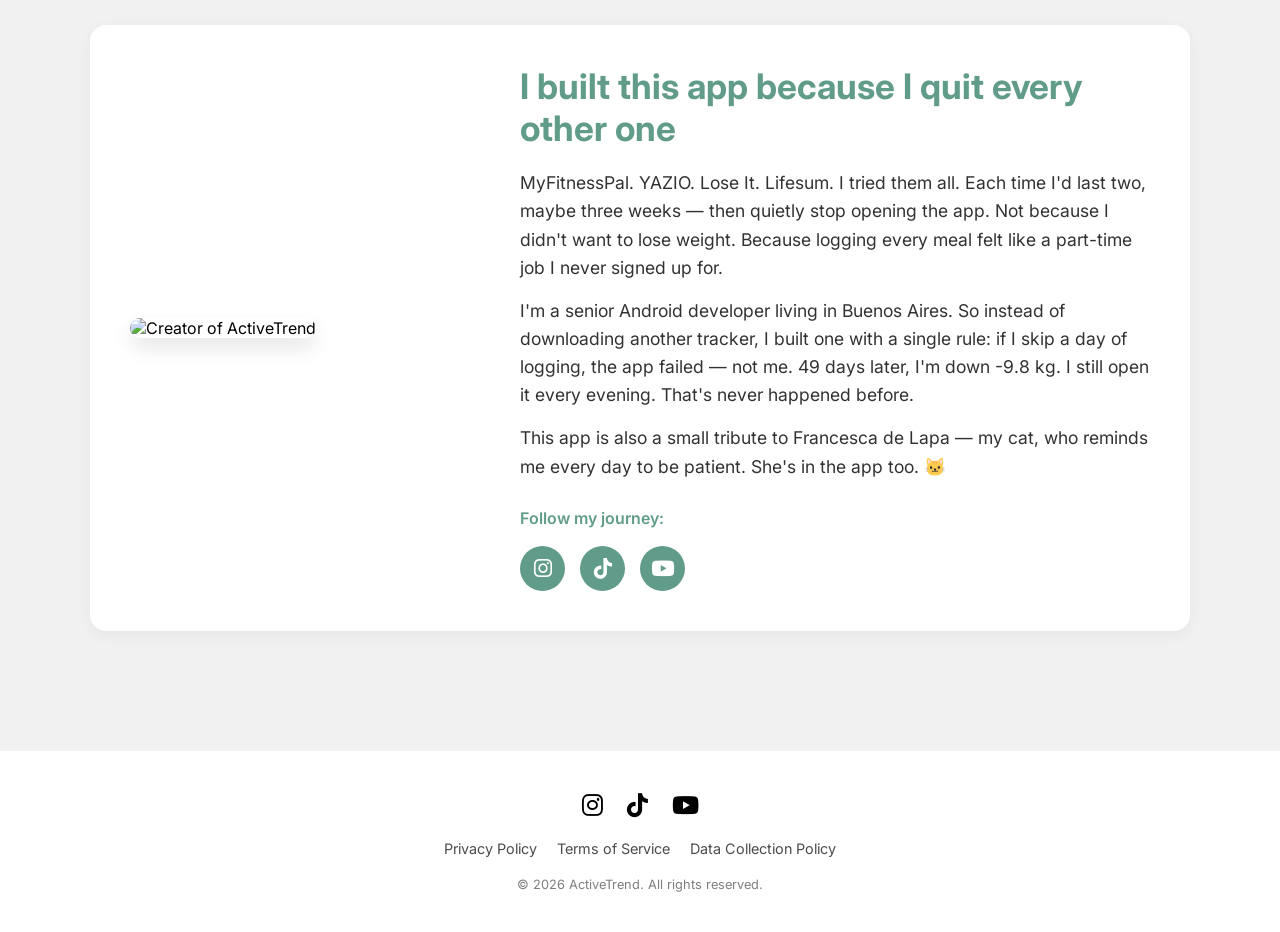
==== commit 7faecf8b: "Update about copy: 9.8 kg weight loss (was 4.4) EN uses 9.8 kg; ES uses −9,8 kg for locale.  Co-auth" ====
--- a/index.html
+++ b/index.html
@@ -177,7 +177,7 @@
             <div class="about-content">
                 <h2 data-i18n="about_title">I built this app because I quit every other one</h2>
                 <p data-i18n="about_desc_1">MyFitnessPal. YAZIO. Lose It. Lifesum. I tried them all. Each time I'd last two, maybe three weeks — then quietly stop opening the app. Not because I didn't want to lose weight. Because logging every meal felt like a part-time job I never signed up for.</p>
-                <p data-i18n="about_desc_2">I'm a senior Android developer living in Buenos Aires. So instead of downloading another tracker, I built one with a single rule: if I skip a day of logging, the app failed — not me. 49 days later, I'm down 4.4 kg. I still open it every evening. That's never happened before.</p>
+                <p data-i18n="about_desc_2">I'm a senior Android developer living in Buenos Aires. So instead of downloading another tracker, I built one with a single rule: if I skip a day of logging, the app failed — not me. 49 days later, I'm down 9.8 kg. I still open it every evening. That's never happened before.</p>
                 <p data-i18n="about_desc_3">This app is also a small tribute to Francesca de Lapa — my cat, who reminds me every day to be patient. She's in the app too. 🐱</p>
 
                 <div class="about-socials">
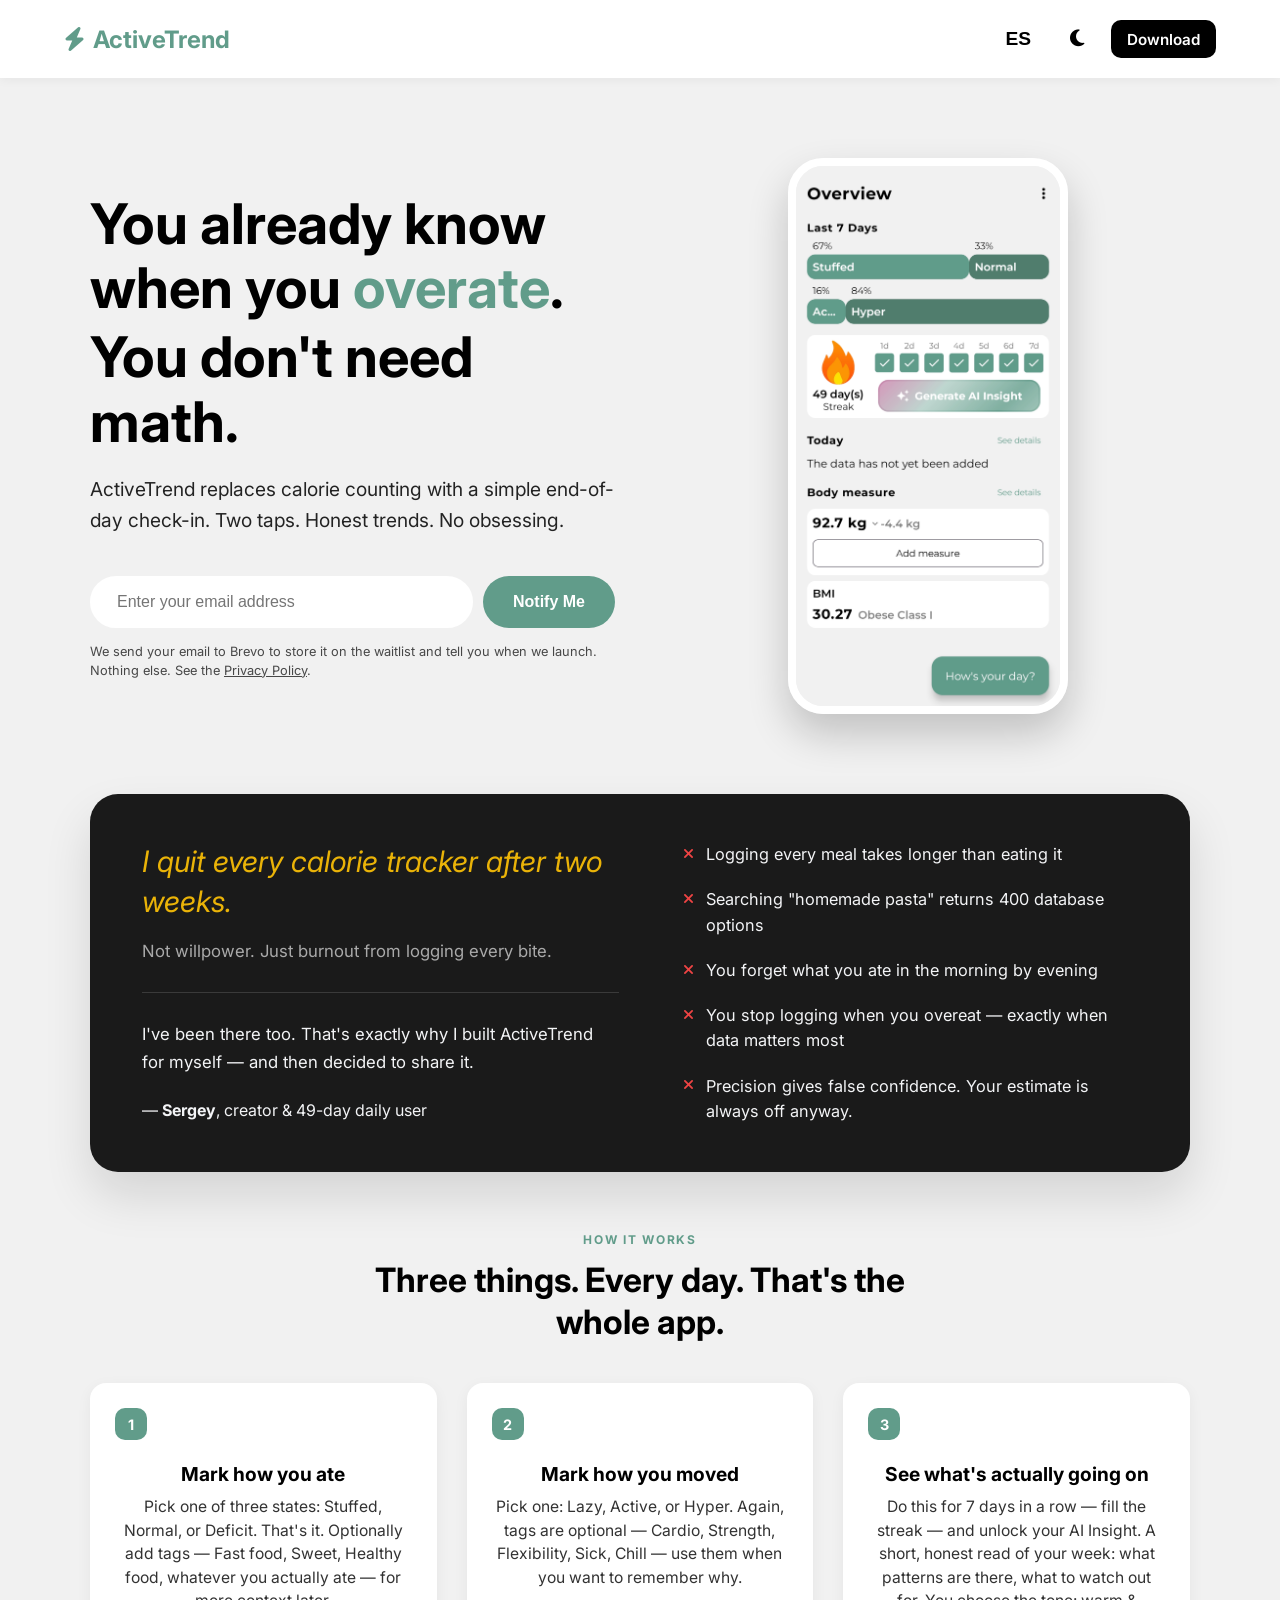
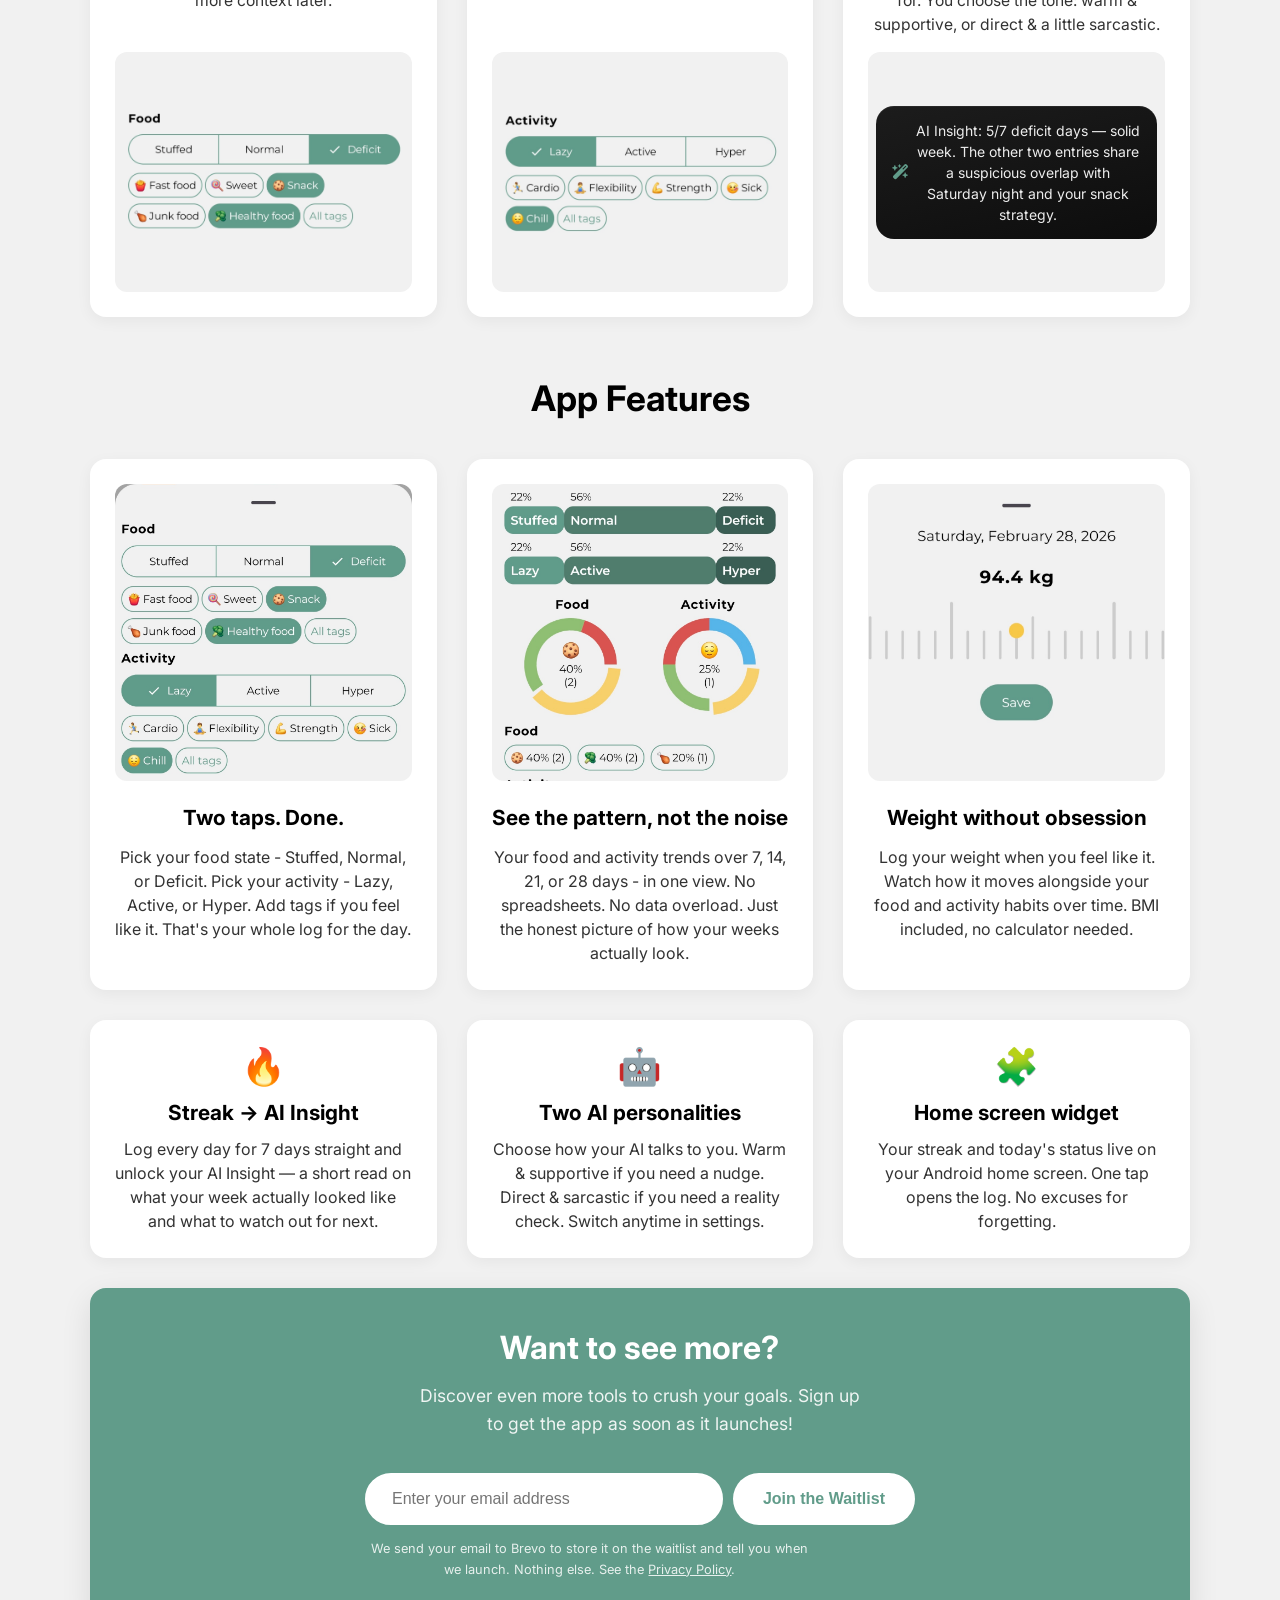
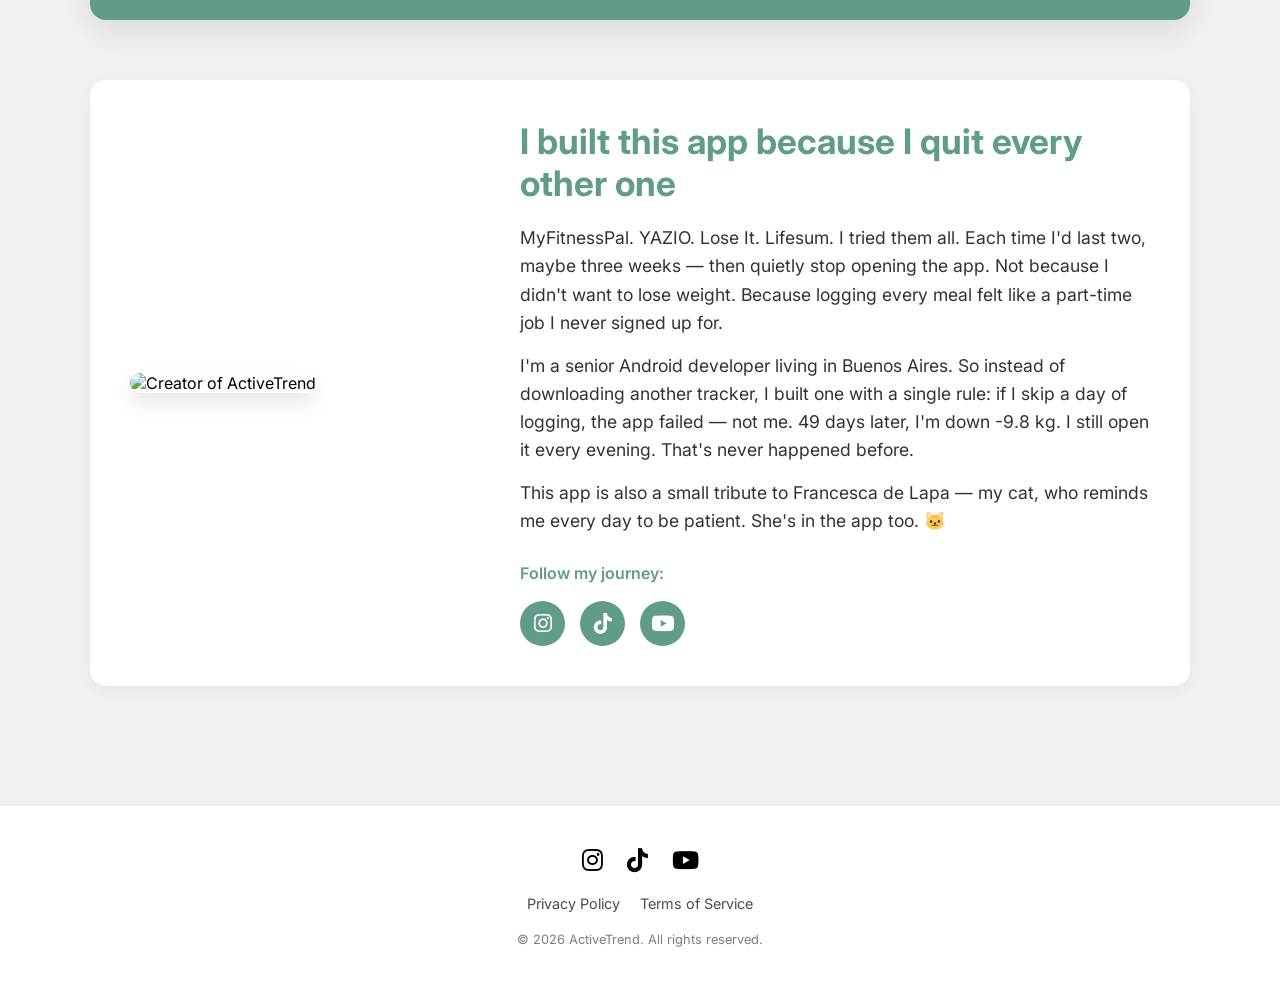
==== commit 06d23a0a: "Move legal docs to real /privacy/ and /terms/ pages The three footer links pointed at href="#" and r" ====
--- a/index.html
+++ b/index.html
@@ -12,7 +12,7 @@
     <meta name="twitter:card" content="summary_large_image">
     <link href="https://fonts.googleapis.com/css2?family=Inter:wght@300;400;600;700&display=swap" rel="stylesheet">
     <link rel="stylesheet" href="https://cdnjs.cloudflare.com/ajax/libs/font-awesome/6.4.0/css/all.min.css">
-    <link rel="stylesheet" href="style.css">
+    <link rel="stylesheet" href="style.css?v=1.2">
 </head>
 <body>
 
@@ -44,6 +44,9 @@
                 <form id="subscribeForm" class="subscribe-form">
                     <input type="email" id="emailInput" data-i18n-placeholder="email_placeholder" placeholder="Enter your email address" required>
                     <button type="submit" data-i18n="subscribe_btn">Notify Me</button>
+                    <p class="form-consent">
+                        <span data-i18n="consent_before">We send your email to Brevo to store it on the waitlist and tell you when we launch. Nothing else. See the </span><a href="/privacy/" data-i18n="privacy_policy">Privacy Policy</a><span data-i18n="consent_after">.</span>
+                    </p>
                 </form>
             </div>
             
@@ -165,6 +168,9 @@
                     <form id="subscribeFormBottom" class="subscribe-form cta-form">
                         <input type="email" id="emailInputBottom" data-i18n-placeholder="email_placeholder" placeholder="Enter your email address" required>
                         <button type="submit" data-i18n="cta_button">Join the Waitlist</button>
+                        <p class="form-consent">
+                            <span data-i18n="consent_before">We send your email to Brevo to store it on the waitlist and tell you when we launch. Nothing else. See the </span><a href="/privacy/" data-i18n="privacy_policy">Privacy Policy</a><span data-i18n="consent_after">.</span>
+                        </p>
                     </form>
                 </div>
             </div>
@@ -200,22 +206,13 @@
                 <a href="https://www.youtube.com/@sorlovfit" target="_blank" aria-label="YouTube"><i class="fa-brands fa-youtube"></i></a>
             </div>
             <div class="policy-links">
-                <a href="#" data-i18n="privacy_policy">Privacy Policy</a>
-                <a href="#" data-i18n="terms">Terms of Service</a>
-                <a href="#" data-i18n="data_collection">Data Collection Policy</a>
+                <a href="/privacy/" data-i18n="privacy_policy">Privacy Policy</a>
+                <a href="/terms/" data-i18n="terms">Terms of Service</a>
             </div>
             <p class="copyright">&copy; 2026 ActiveTrend. <span data-i18n="rights">All rights reserved.</span></p>
         </div>
     </footer>
 
-    <div id="legalModal" class="modal">
-        <div class="modal-content">
-            <span class="close-modal" id="closeModal">&times;</span>
-            <h2 id="modalTitle">Title</h2>
-            <div id="modalBody" class="modal-body"></div>
-        </div>
-    </div>
-
-    <script src="script.js"></script>
+    <script src="script.js?v=1.2"></script>
 </body>
 </html>
--- a/style.css
+++ b/style.css
@@ -88,6 +88,7 @@
     display: flex;
     align-items: center;
     gap: 8px;
+    text-decoration: none;
 }
 
 .controls {
@@ -863,86 +864,95 @@
     }
 }
 
-/* --- Стили для модального окна (Документы) --- */
-.modal {
-    display: none; /* Скрыто по умолчанию */
-    position: fixed;
-    z-index: 1000;
-    left: 0;
-    top: 0;
-    width: 100%;
-    height: 100%;
-    background-color: rgba(0, 0, 0, 0.4);
-    backdrop-filter: blur(5px);
-    opacity: 0;
-    transition: opacity var(--transition-speed);
-}
-
-.modal.show {
-    display: flex;
-    justify-content: center;
-    align-items: center;
+/* --- Мелкий текст-согласие под формой подписки --- */
+.form-consent {
+    flex-basis: 100%;
+    margin-top: 4px;
+    font-size: 0.8rem;
+    line-height: 1.5;
+    opacity: 0.7;
+}
+
+.form-consent a {
+    color: inherit;
+    text-decoration: underline;
+}
+
+.form-consent a:hover {
     opacity: 1;
-}
-
-.modal-content {
+    color: var(--primary-color);
+}
+
+/* Перебиваем .more-features-cta p — иначе согласие наследует крупный шрифт блока */
+.cta-form .form-consent {
+    font-size: 0.8rem;
+    margin-bottom: 0;
+    max-width: 450px;
+    opacity: 0.85;
+}
+
+/* --- Юридические страницы (/privacy/, /terms/) --- */
+.legal-main {
+    align-items: center;
+}
+
+.legal-header {
+    width: 100%;
+    max-width: 800px;
+    margin: 20px 0 30px 0;
+}
+
+.legal-header h1 {
+    font-size: 2.5rem;
+    color: var(--primary-color);
+    margin-bottom: 10px;
+}
+
+.legal-meta {
+    font-size: 0.9rem;
+    opacity: 0.6;
+}
+
+.legal-doc {
+    width: 100%;
+    max-width: 800px;
     background-color: var(--surface-color);
     color: var(--on-surface-color);
     padding: 40px;
     border-radius: var(--border-radius);
-    max-width: 800px;
-    width: 90%;
-    max-height: 80vh;
-    overflow-y: auto; /* Скролл внутри окна, если текст длинный */
-    position: relative;
-    box-shadow: 0 20px 50px rgba(0,0,0,0.2);
-    transform: translateY(-20px);
-    transition: transform var(--transition-speed);
-}
-
-.modal.show .modal-content {
-    transform: translateY(0);
-}
-
-.close-modal {
-    position: absolute;
-    top: 20px;
-    right: 30px;
-    font-size: 2.5rem;
-    font-weight: 300;
-    cursor: pointer;
-    color: var(--on-surface-color);
-    opacity: 0.5;
-    transition: opacity 0.2s;
-    line-height: 1;
-}
-
-.close-modal:hover {
-    opacity: 1;
-    color: var(--primary-color);
-}
-
-#modalTitle {
-    margin-bottom: 20px;
-    padding-right: 40px;
-    color: var(--primary-color);
-}
-
-.modal-body {
-    line-height: 1.6;
-    font-size: 0.95rem;
-}
-
-.modal-body h4 {
-    margin: 20px 0 10px 0;
-    font-size: 1.1rem;
-}
-
-.modal-body p, .modal-body ul {
+    box-shadow: 0 4px 15px rgba(0,0,0,0.05);
+    margin-bottom: 60px;
+    line-height: 1.7;
+    transition: background-color var(--transition-speed);
+}
+
+.legal-doc h2 {
+    font-size: 1.25rem;
+    margin: 32px 0 12px 0;
+    color: var(--primary-color);
+}
+
+.legal-doc h2:first-child {
+    margin-top: 0;
+}
+
+.legal-doc p {
     margin-bottom: 15px;
     opacity: 0.85;
 }
 
-.modal-body ul {
-    padding-left: 20px;
-}
+.legal-doc a {
+    color: var(--primary-color);
+}
+
+.legal-doc code {
+    font-size: 0.9em;
+    padding: 2px 6px;
+    border-radius: 6px;
+    background-color: var(--bg-color);
+}
+
+@media (max-width: 800px) {
+    .legal-header h1 { font-size: 2rem; }
+    .legal-doc { padding: 25px 20px; }
+}
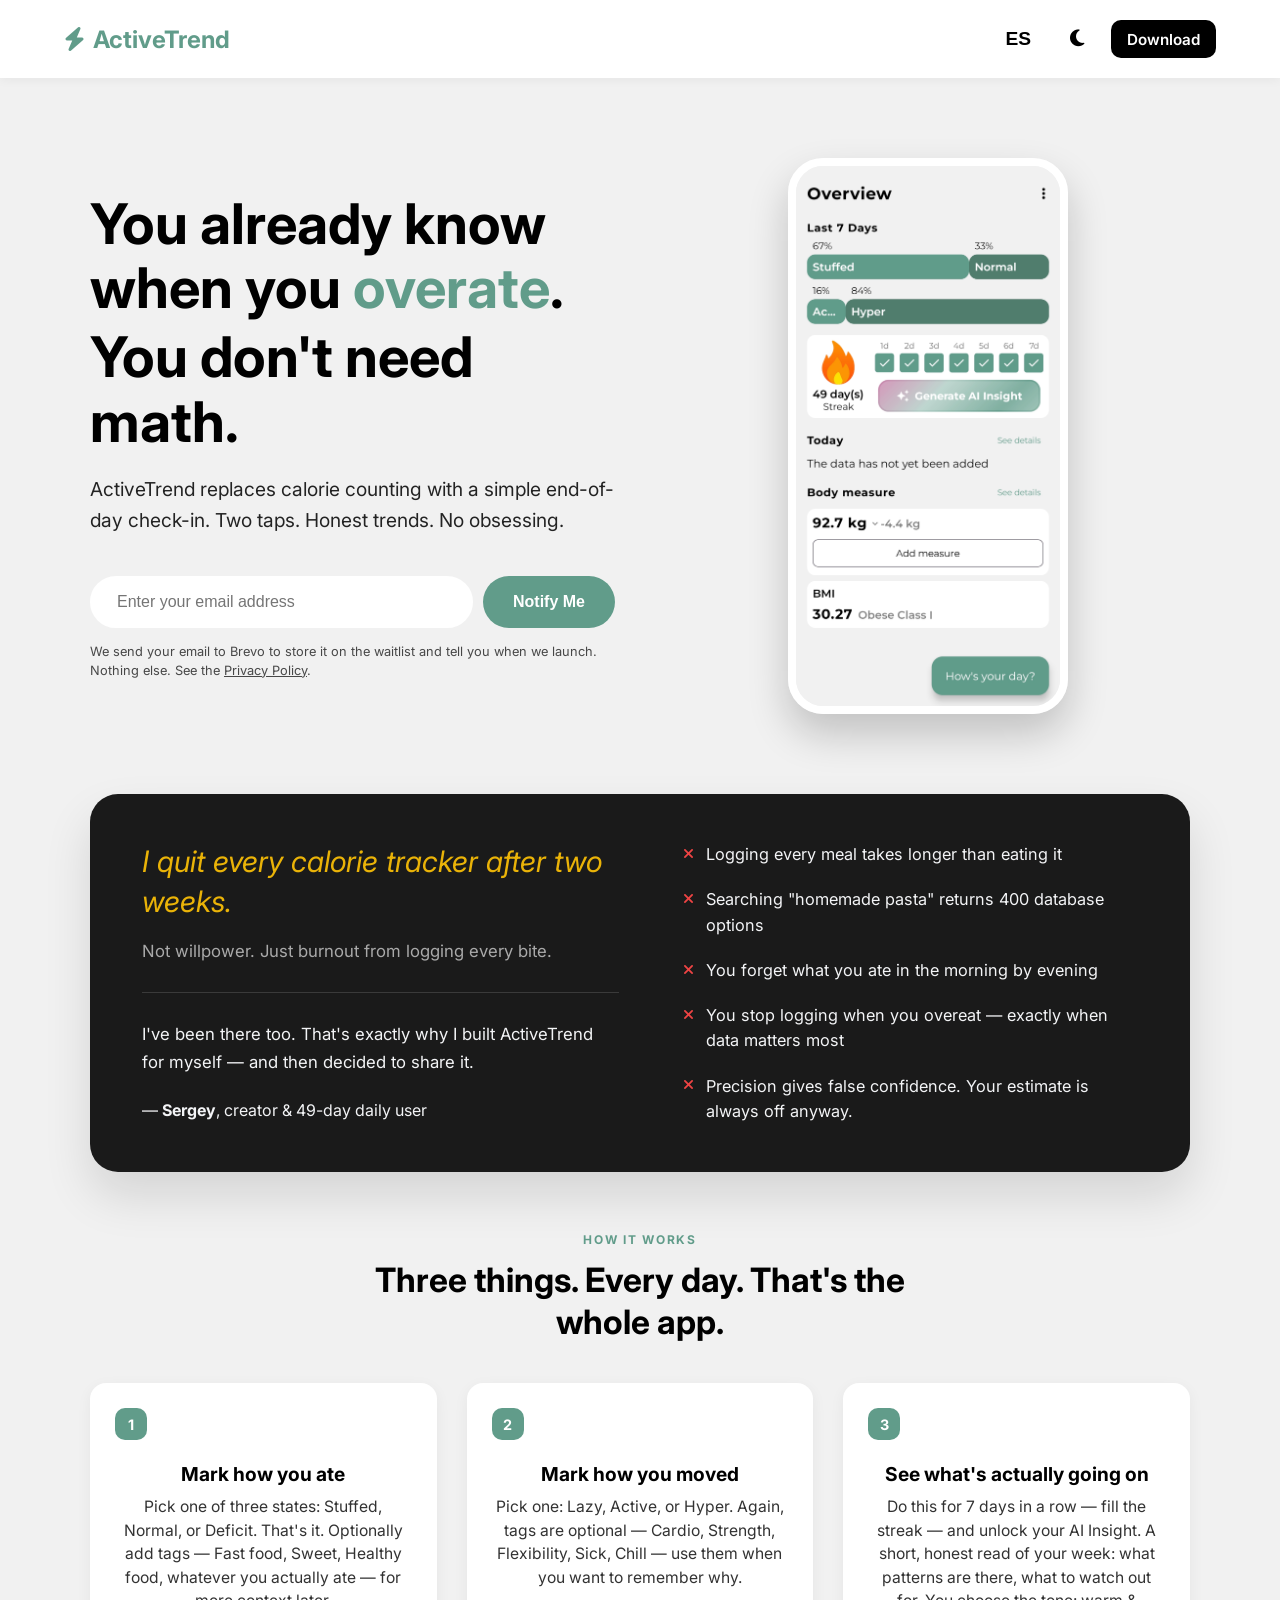
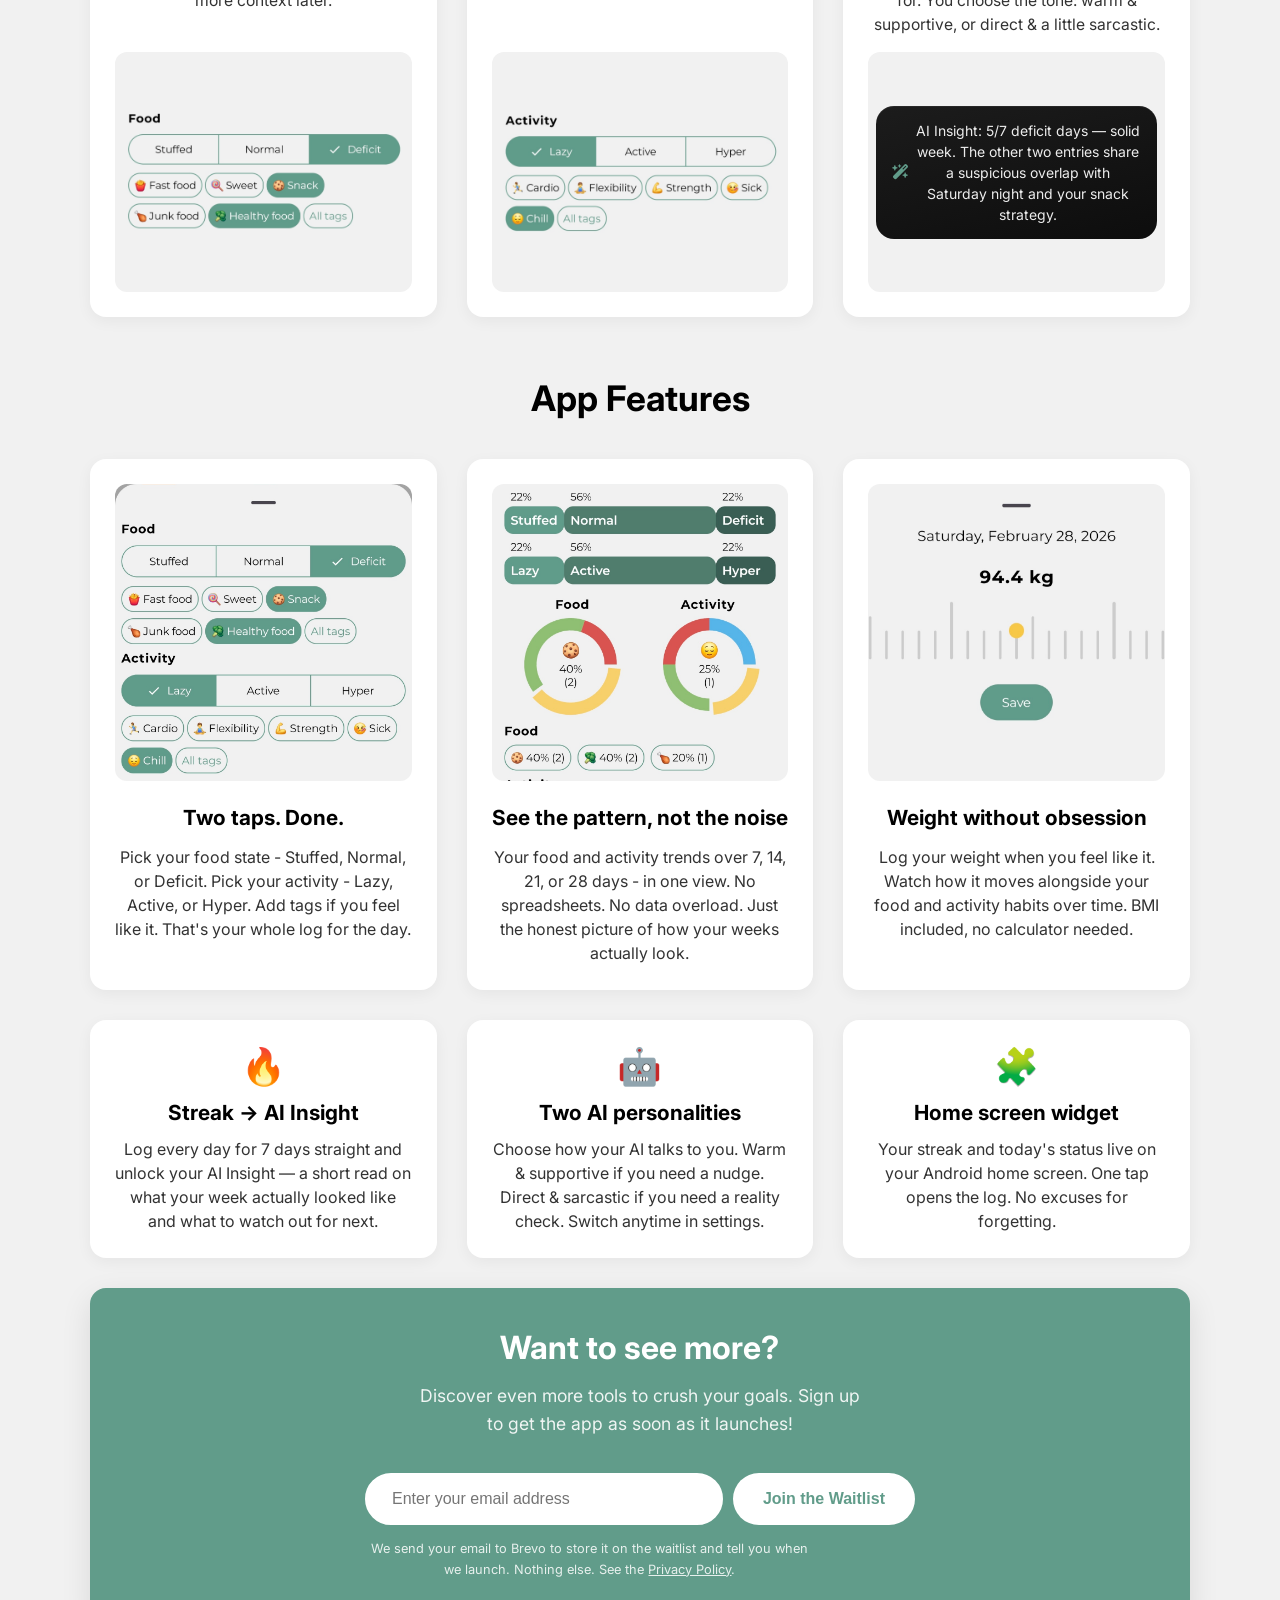
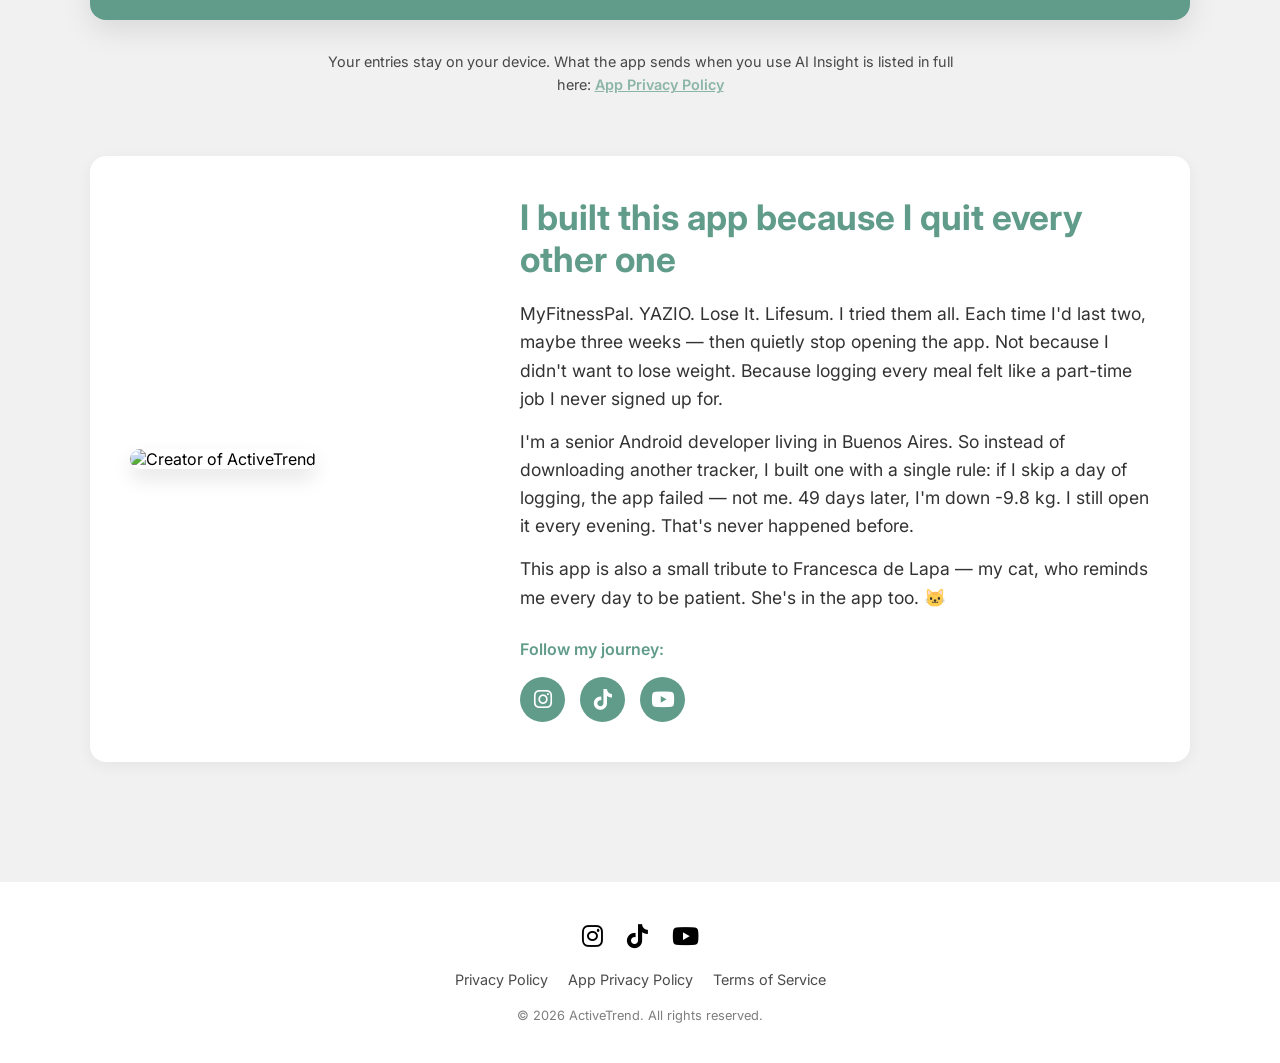
==== commit 2fd5c39e: "Add app-specific Privacy Policy for the Android app at /app-privacy/ Google Play requires the app's " ====
--- a/index.html
+++ b/index.html
@@ -12,7 +12,7 @@
     <meta name="twitter:card" content="summary_large_image">
     <link href="https://fonts.googleapis.com/css2?family=Inter:wght@300;400;600;700&display=swap" rel="stylesheet">
     <link rel="stylesheet" href="https://cdnjs.cloudflare.com/ajax/libs/font-awesome/6.4.0/css/all.min.css">
-    <link rel="stylesheet" href="style.css?v=1.2">
+    <link rel="stylesheet" href="style.css?v=1.3">
 </head>
 <body>
 
@@ -174,6 +174,10 @@
                     </form>
                 </div>
             </div>
+
+            <p class="features-privacy-note">
+                <span data-i18n="app_privacy_note">Your entries stay on your device. What the app sends when you use AI Insight is listed in full here: </span><a href="/app-privacy/" data-i18n="app_privacy">App Privacy Policy</a>
+            </p>
         </section>
 
         <section class="about-me fade-in">
@@ -207,12 +211,13 @@
             </div>
             <div class="policy-links">
                 <a href="/privacy/" data-i18n="privacy_policy">Privacy Policy</a>
+                <a href="/app-privacy/" data-i18n="app_privacy">App Privacy Policy</a>
                 <a href="/terms/" data-i18n="terms">Terms of Service</a>
             </div>
             <p class="copyright">&copy; 2026 ActiveTrend. <span data-i18n="rights">All rights reserved.</span></p>
         </div>
     </footer>
 
-    <script src="script.js?v=1.2"></script>
+    <script src="script.js?v=1.3"></script>
 </body>
 </html>
--- a/style.css
+++ b/style.css
@@ -891,7 +891,21 @@
     opacity: 0.85;
 }
 
-/* --- Юридические страницы (/privacy/, /terms/) --- */
+.features-privacy-note {
+    margin: 30px auto 0 auto;
+    max-width: 640px;
+    text-align: center;
+    font-size: 0.9rem;
+    line-height: 1.6;
+    opacity: 0.7;
+}
+
+.features-privacy-note a {
+    color: var(--primary-color);
+    font-weight: 600;
+}
+
+/* --- Юридические страницы (/privacy/, /terms/, /app-privacy/) --- */
 .legal-main {
     align-items: center;
 }
@@ -936,9 +950,33 @@
     margin-top: 0;
 }
 
+.legal-doc h3 {
+    font-size: 1.05rem;
+    margin: 22px 0 10px 0;
+}
+
 .legal-doc p {
     margin-bottom: 15px;
     opacity: 0.85;
+}
+
+.legal-doc ul {
+    margin: 0 0 15px 0;
+    padding-left: 22px;
+    opacity: 0.85;
+}
+
+.legal-doc li {
+    margin-bottom: 8px;
+}
+
+.legal-callout {
+    border-left: 3px solid var(--primary-color);
+    background-color: var(--bg-color);
+    padding: 14px 18px;
+    border-radius: 0 8px 8px 0;
+    font-weight: 600;
+    opacity: 1 !important;
 }
 
 .legal-doc a {
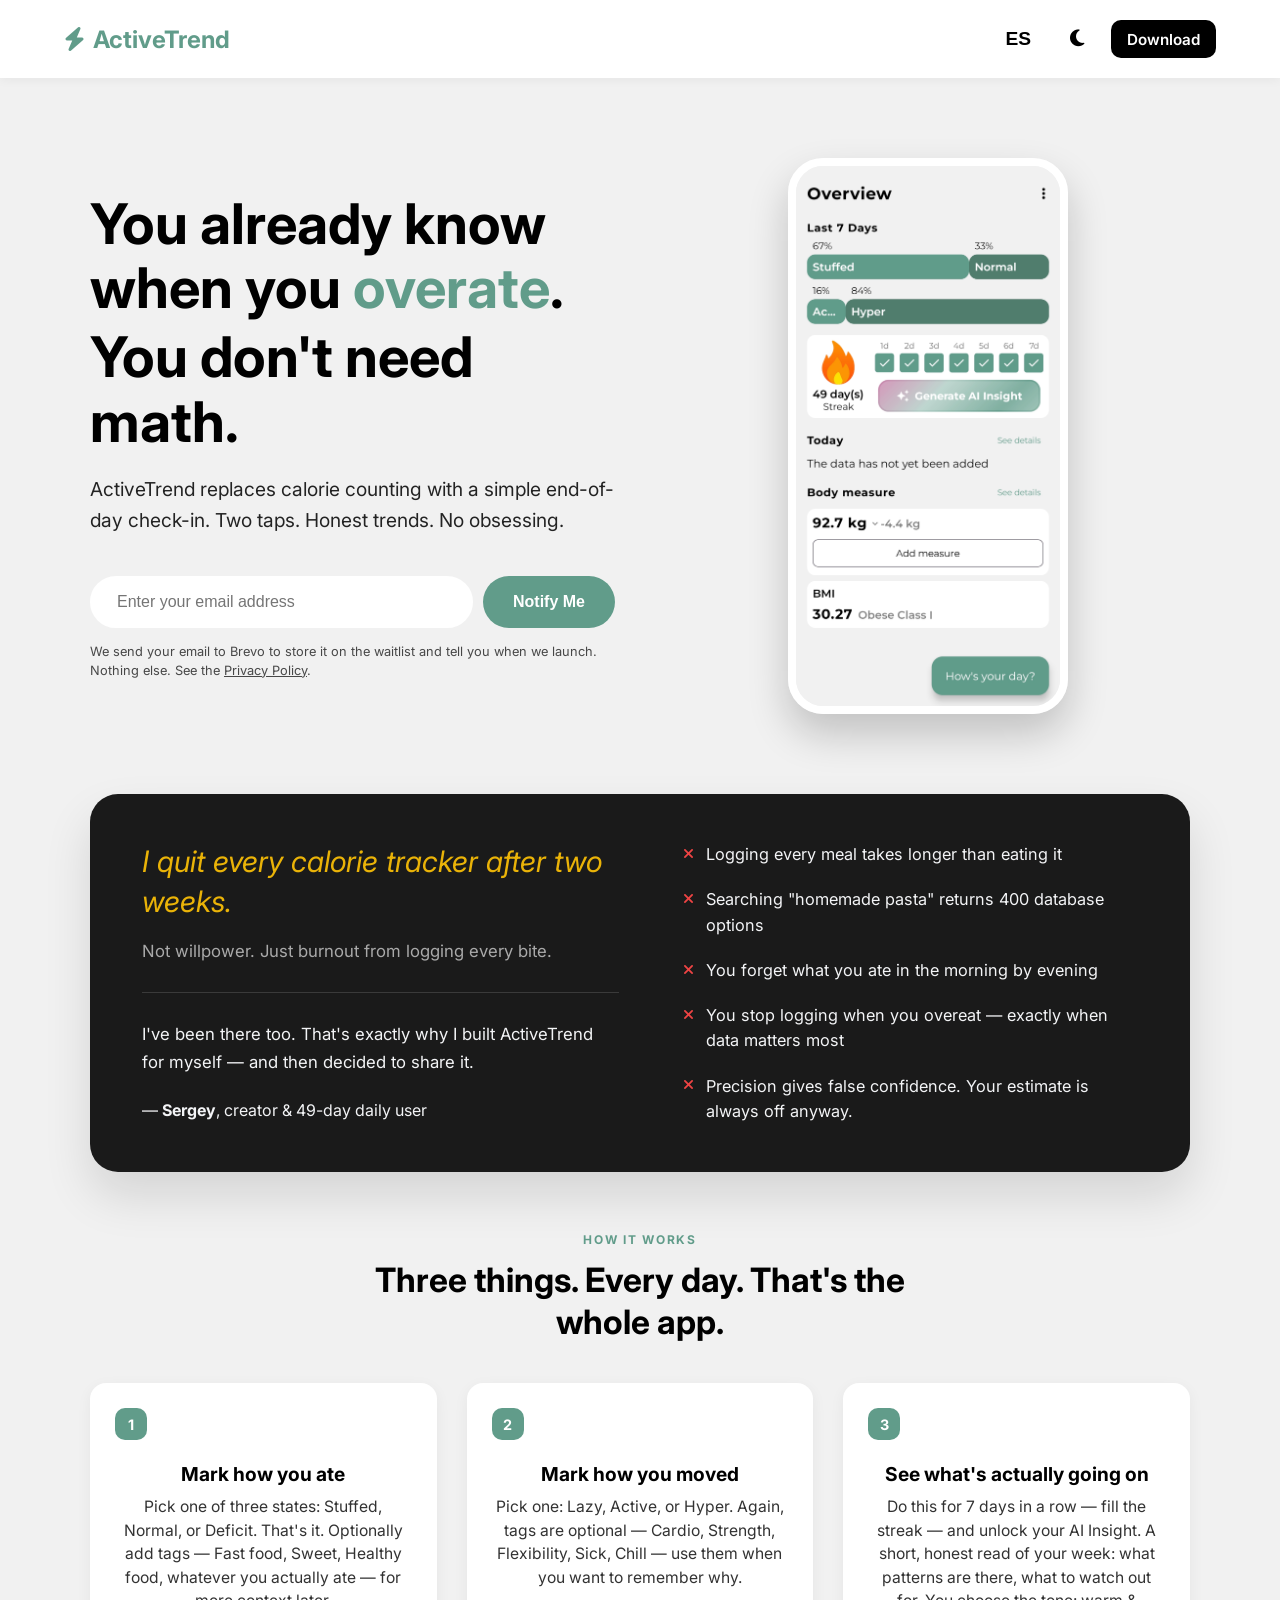
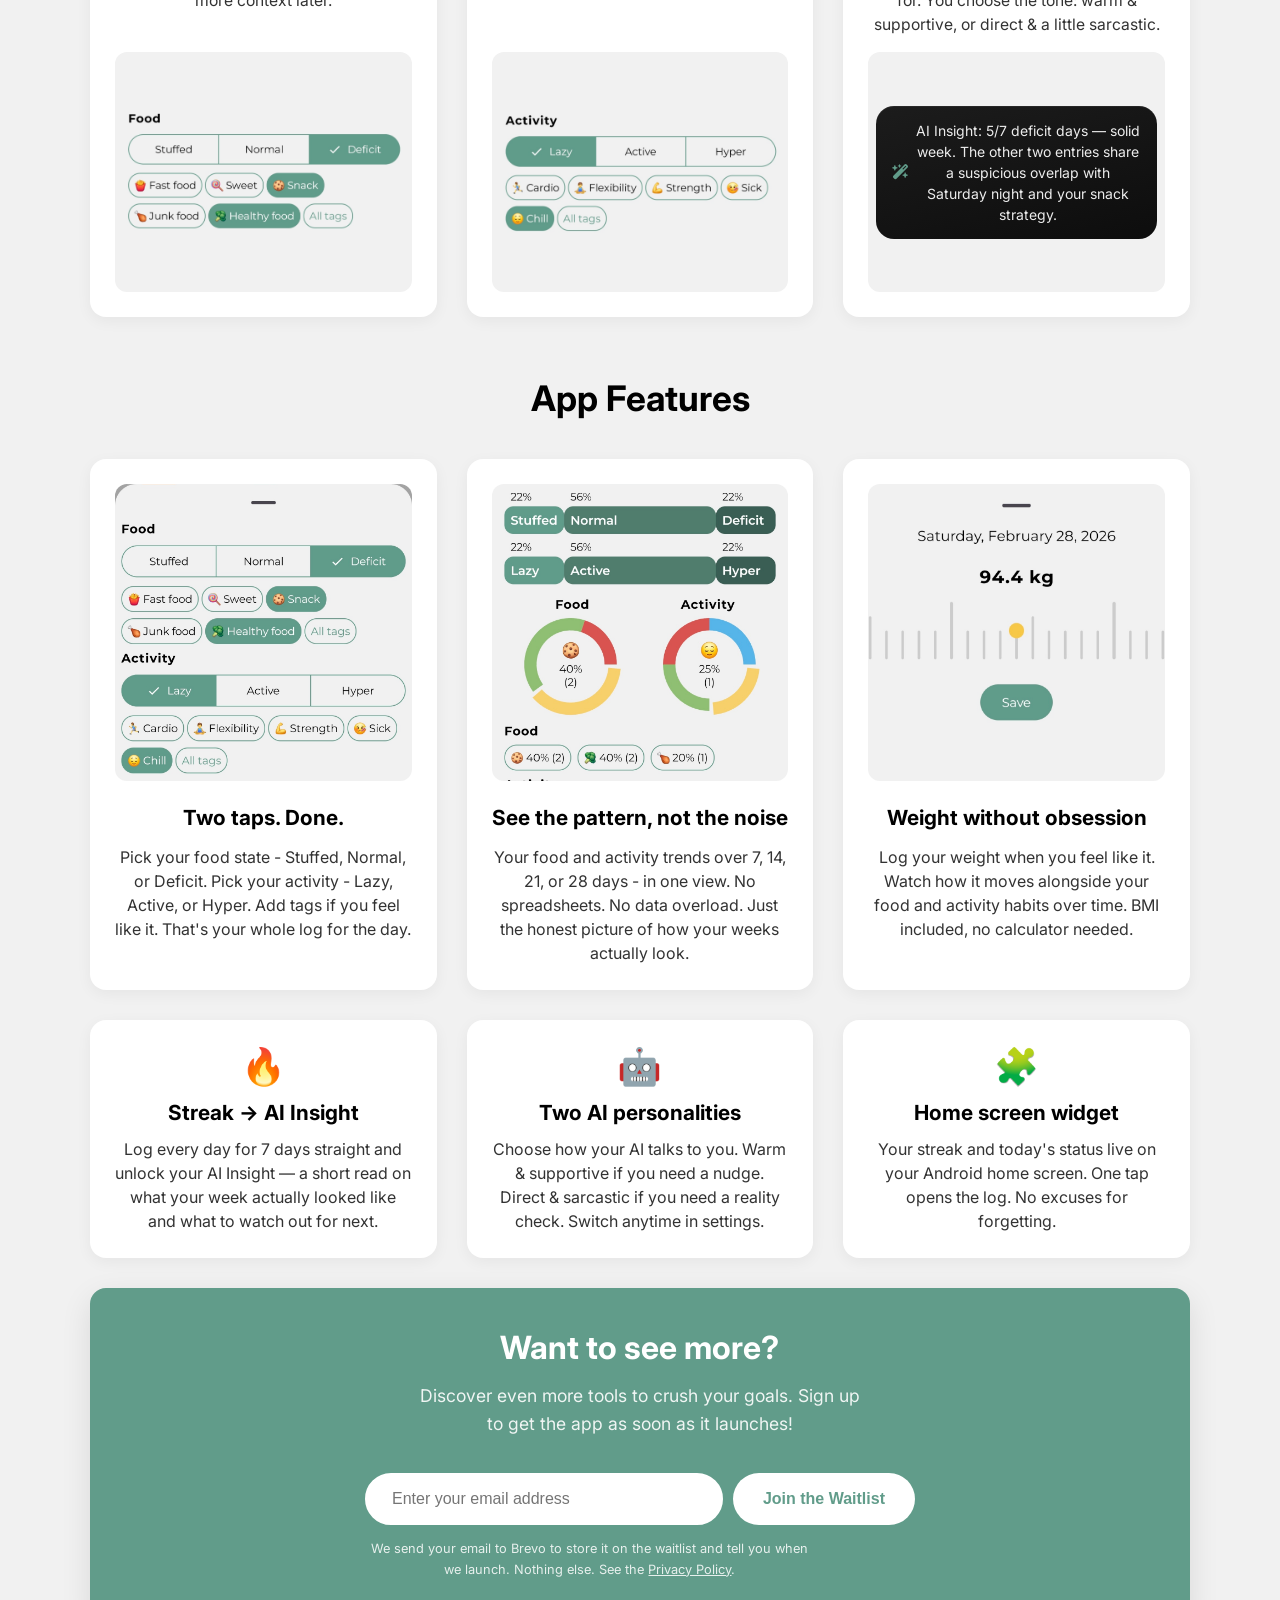
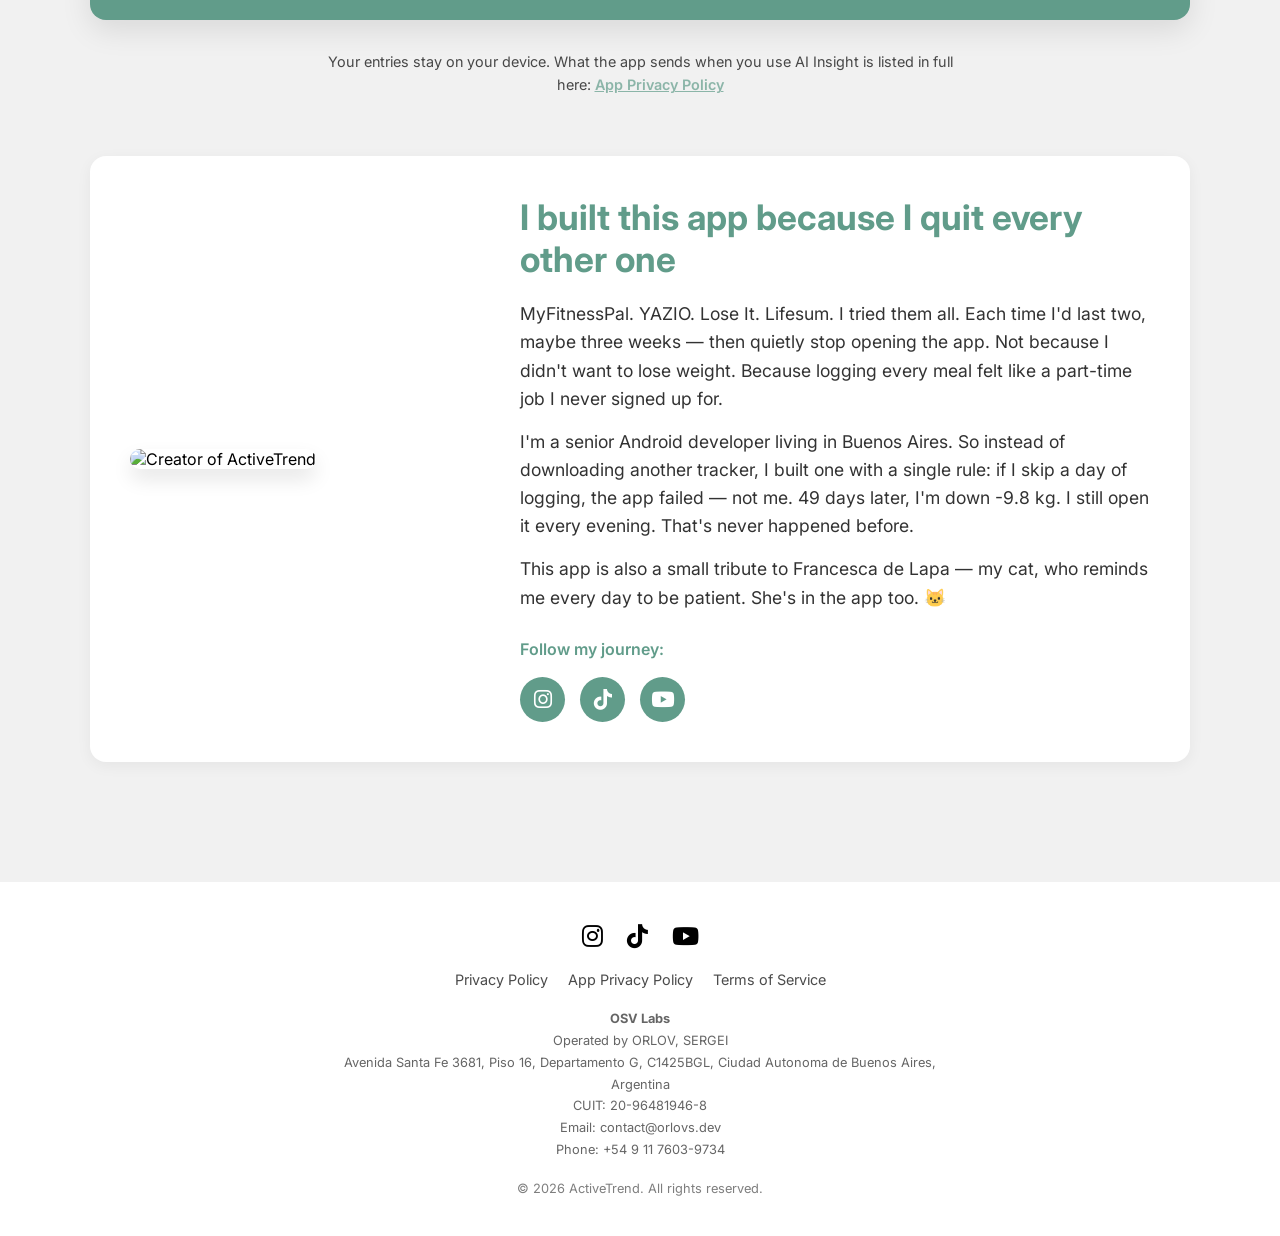
==== commit 6c84d7ac: "Add business details to footers and correct app identifier claims Business contact information exist" ====
--- a/index.html
+++ b/index.html
@@ -12,7 +12,7 @@
     <meta name="twitter:card" content="summary_large_image">
     <link href="https://fonts.googleapis.com/css2?family=Inter:wght@300;400;600;700&display=swap" rel="stylesheet">
     <link rel="stylesheet" href="https://cdnjs.cloudflare.com/ajax/libs/font-awesome/6.4.0/css/all.min.css">
-    <link rel="stylesheet" href="style.css?v=1.3">
+    <link rel="stylesheet" href="style.css?v=1.4">
 </head>
 <body>
 
@@ -214,10 +214,18 @@
                 <a href="/app-privacy/" data-i18n="app_privacy">App Privacy Policy</a>
                 <a href="/terms/" data-i18n="terms">Terms of Service</a>
             </div>
+            <div class="legal-info">
+                <p class="legal-name">OSV Labs</p>
+                <p><span data-i18n="legal_operated">Operated by</span> ORLOV, SERGEI</p>
+                <p>Avenida Santa Fe 3681, Piso 16, Departamento G, C1425BGL, Ciudad Autonoma de Buenos Aires, Argentina</p>
+                <p>CUIT: 20-96481946-8</p>
+                <p><span data-i18n="legal_email">Email</span>: <!--email_off--><a href="mailto:contact@orlovs.dev">contact@orlovs.dev</a><!--/email_off--></p>
+                <p><span data-i18n="legal_phone">Phone</span>: <a href="tel:+5491176039734">+54 9 11 7603-9734</a></p>
+            </div>
             <p class="copyright">&copy; 2026 ActiveTrend. <span data-i18n="rights">All rights reserved.</span></p>
         </div>
     </footer>
 
-    <script src="script.js?v=1.3"></script>
+    <script src="script.js?v=1.4"></script>
 </body>
 </html>
--- a/style.css
+++ b/style.css
@@ -717,6 +717,29 @@
     text-decoration: underline;
 }
 
+.legal-info {
+    margin: 0 auto 20px auto;
+    max-width: 620px;
+    font-size: 0.8rem;
+    line-height: 1.7;
+    opacity: 0.6;
+}
+
+.legal-info .legal-name {
+    font-weight: 700;
+    opacity: 1;
+}
+
+.legal-info a {
+    color: inherit;
+    text-decoration: none;
+}
+
+.legal-info a:hover {
+    color: var(--primary-color);
+    text-decoration: underline;
+}
+
 .copyright {
     font-size: 0.8rem;
     opacity: 0.5;
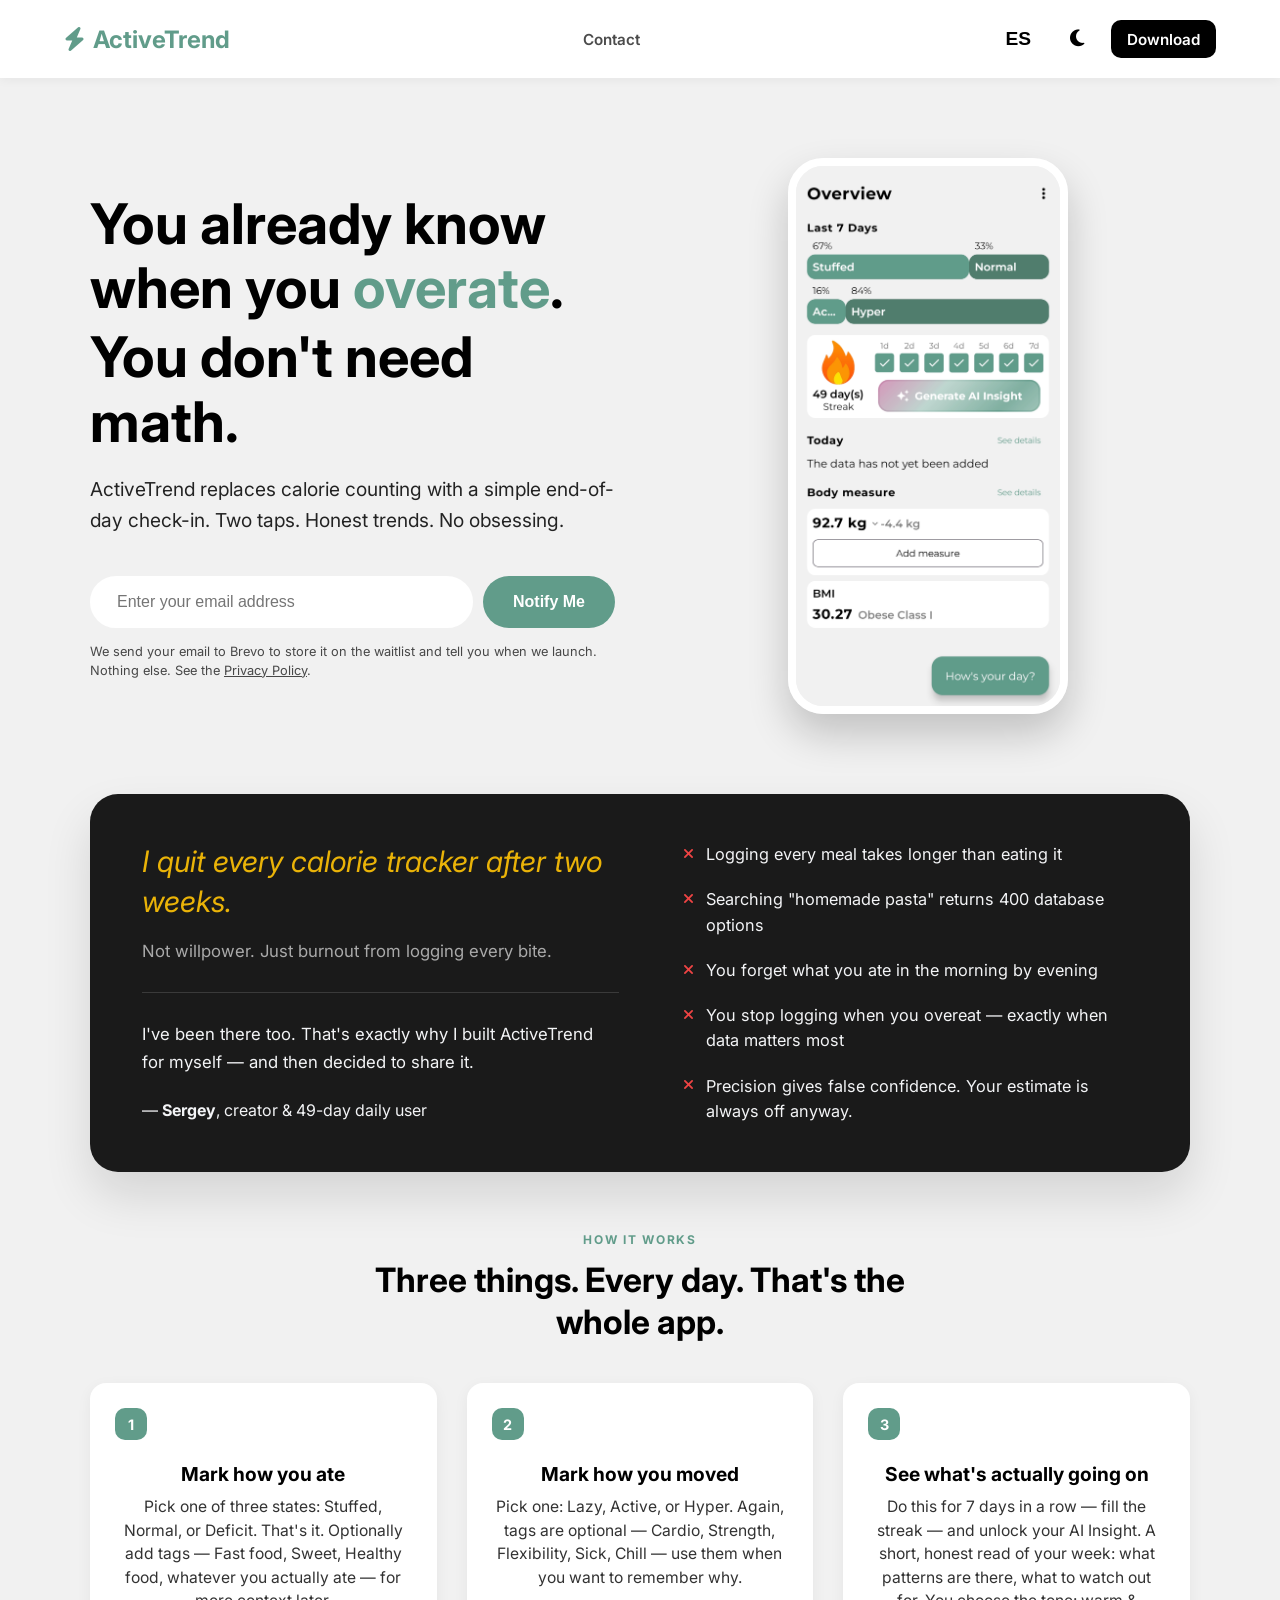
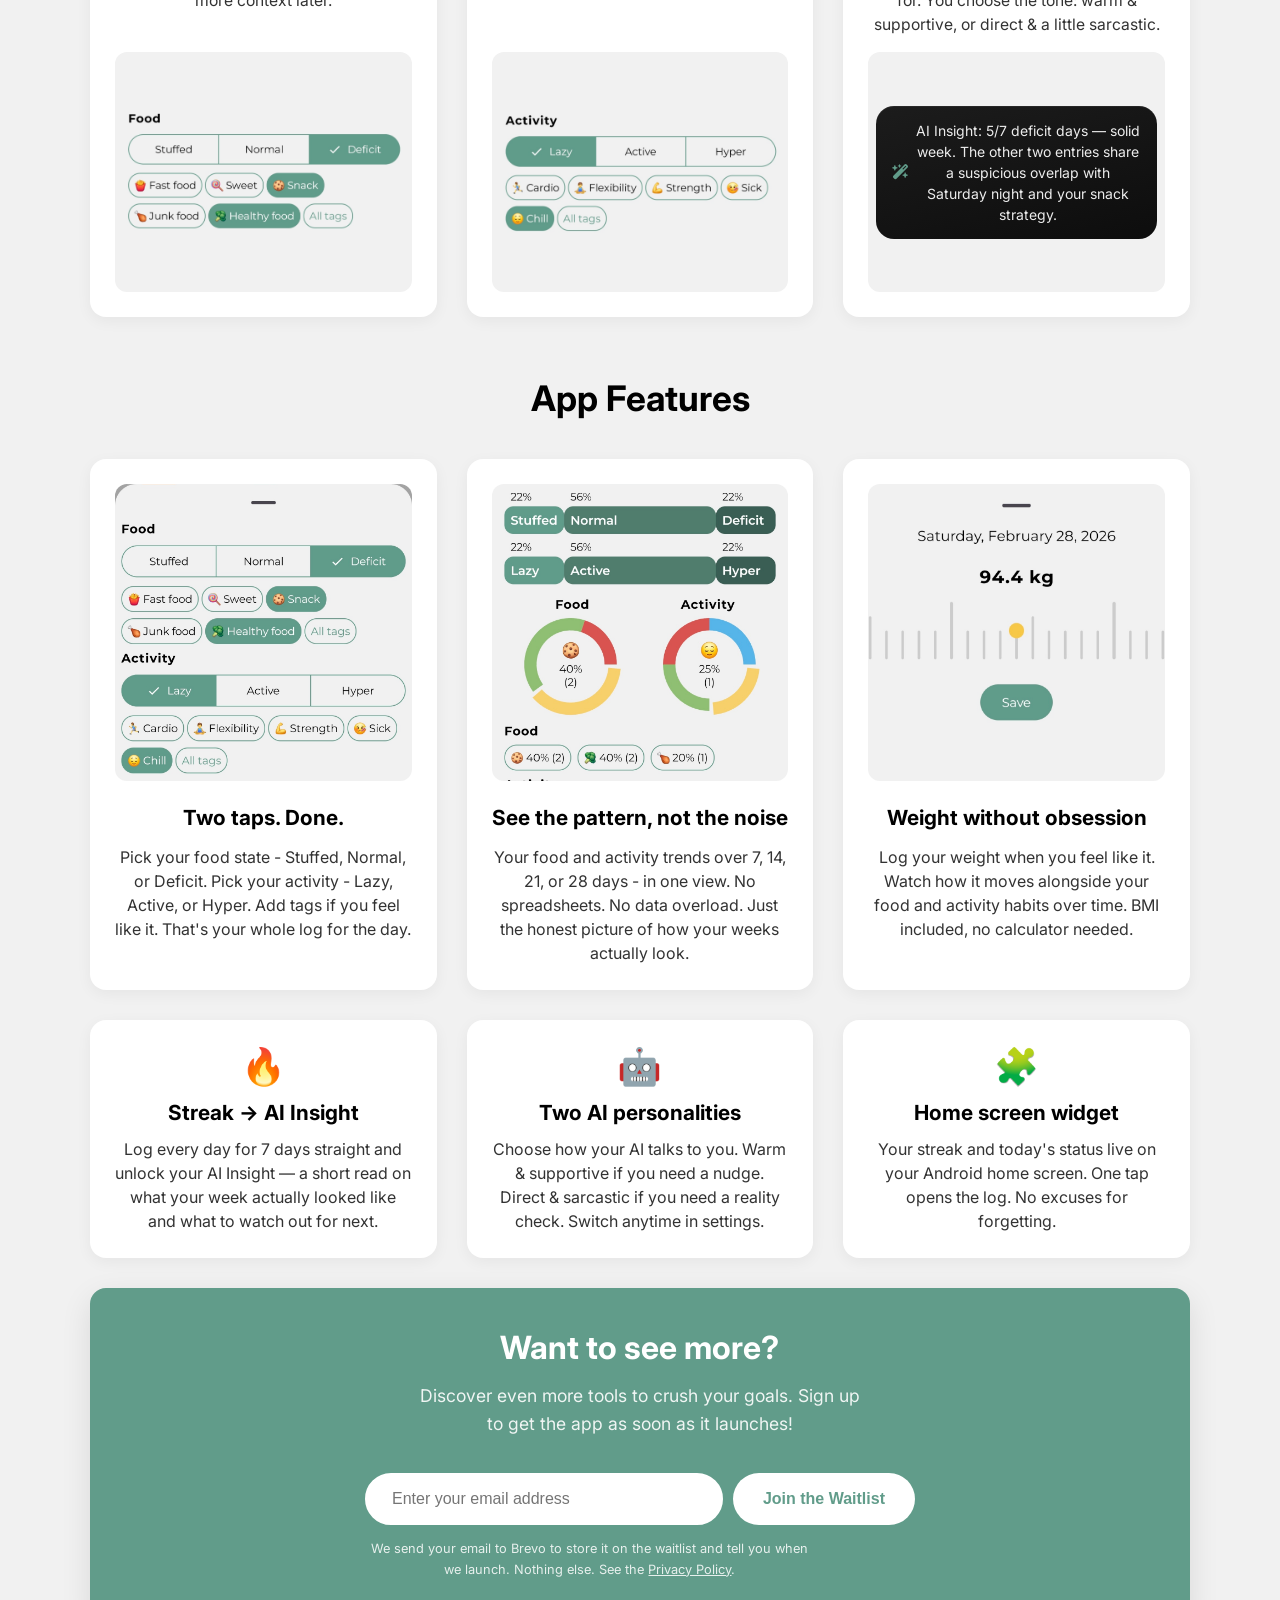
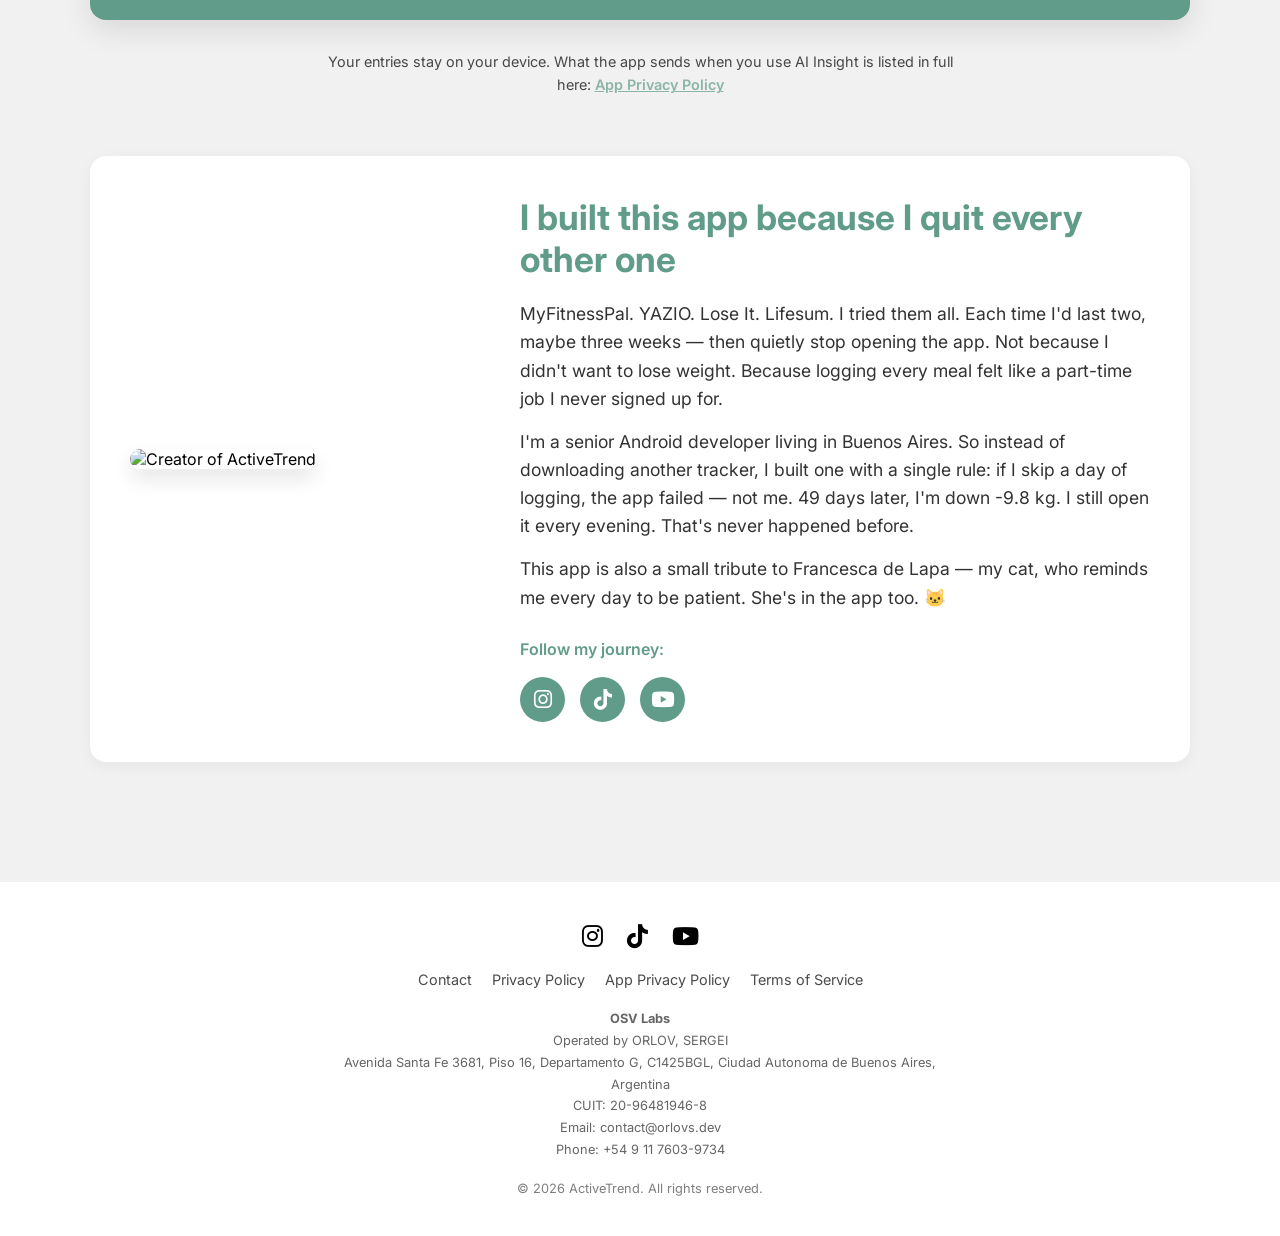
==== commit e8418010: "Add Contact & Support page mirroring the one on orlovs.dev activetrend.app had no contact route at a" ====
--- a/index.html
+++ b/index.html
@@ -12,7 +12,7 @@
     <meta name="twitter:card" content="summary_large_image">
     <link href="https://fonts.googleapis.com/css2?family=Inter:wght@300;400;600;700&display=swap" rel="stylesheet">
     <link rel="stylesheet" href="https://cdnjs.cloudflare.com/ajax/libs/font-awesome/6.4.0/css/all.min.css">
-    <link rel="stylesheet" href="style.css?v=1.4">
+    <link rel="stylesheet" href="style.css?v=1.5">
 </head>
 <body>
 
@@ -20,6 +20,9 @@
         <div class="logo">
             <i class="fa-solid fa-bolt"></i> ActiveTrend
         </div>
+        <nav class="nav-links">
+            <a href="/contact/" data-i18n="nav_contact">Contact</a>
+        </nav>
         <div class="controls">
             <button type="button" id="langToggle" class="icon-btn">ES</button>
             <button type="button" id="themeToggle" class="icon-btn"><i class="fa-solid fa-moon"></i></button>
@@ -210,6 +213,7 @@
                 <a href="https://www.youtube.com/@sorlovfit" target="_blank" aria-label="YouTube"><i class="fa-brands fa-youtube"></i></a>
             </div>
             <div class="policy-links">
+                <a href="/contact/" data-i18n="nav_contact">Contact</a>
                 <a href="/privacy/" data-i18n="privacy_policy">Privacy Policy</a>
                 <a href="/app-privacy/" data-i18n="app_privacy">App Privacy Policy</a>
                 <a href="/terms/" data-i18n="terms">Terms of Service</a>
@@ -226,6 +230,6 @@
         </div>
     </footer>
 
-    <script src="script.js?v=1.4"></script>
+    <script src="script.js?v=1.5"></script>
 </body>
 </html>
--- a/style.css
+++ b/style.css
@@ -91,6 +91,30 @@
     text-decoration: none;
 }
 
+.nav-links {
+    display: flex;
+    gap: 20px;
+}
+
+.nav-links a {
+    color: var(--on-surface-color);
+    text-decoration: none;
+    font-size: 0.95rem;
+    font-weight: 600;
+    opacity: 0.7;
+    transition: opacity 0.2s, color 0.2s;
+}
+
+.nav-links a:hover {
+    opacity: 1;
+    color: var(--primary-color);
+}
+
+.nav-links a.active {
+    opacity: 1;
+    color: var(--primary-color);
+}
+
 .controls {
     display: flex;
     gap: 15px;
@@ -950,6 +974,104 @@
     opacity: 0.6;
 }
 
+.page-lead {
+    max-width: 60ch;
+    font-size: 1.05rem;
+    line-height: 1.6;
+    opacity: 0.8;
+}
+
+/* --- Страница контактов (/contact/) --- */
+.contact-section {
+    width: 100%;
+    max-width: 800px;
+    margin-bottom: 40px;
+}
+
+.contact-section-title {
+    font-size: 0.9rem;
+    font-weight: 700;
+    text-transform: uppercase;
+    letter-spacing: 1px;
+    color: var(--primary-color);
+    margin-bottom: 18px;
+}
+
+.contact-card,
+.reason-card,
+.contact-details-card {
+    background-color: var(--surface-color);
+    border-radius: var(--border-radius);
+    box-shadow: 0 4px 15px rgba(0,0,0,0.05);
+    padding: 30px;
+    transition: background-color var(--transition-speed);
+}
+
+.contact-card {
+    text-align: center;
+    padding: 40px 30px;
+}
+
+.contact-label {
+    font-size: 0.8rem;
+    font-weight: 700;
+    text-transform: uppercase;
+    letter-spacing: 1px;
+    opacity: 0.6;
+}
+
+.contact-email {
+    font-size: 1.6rem;
+    font-weight: 700;
+    margin: 10px 0;
+    word-break: break-word;
+}
+
+.contact-email a {
+    color: var(--primary-color);
+    text-decoration: none;
+}
+
+.contact-email a:hover {
+    text-decoration: underline;
+}
+
+.contact-note {
+    font-size: 0.9rem;
+    line-height: 1.6;
+    opacity: 0.7;
+}
+
+.reason-grid {
+    display: grid;
+    gap: 20px;
+}
+
+@media (min-width: 700px) {
+    .reason-grid {
+        grid-template-columns: repeat(3, 1fr);
+    }
+}
+
+.reason-card h3 {
+    font-size: 1.05rem;
+    margin-bottom: 10px;
+}
+
+.reason-card p {
+    font-size: 0.9rem;
+    line-height: 1.6;
+    opacity: 0.8;
+}
+
+.legal-info-block {
+    margin: 0;
+    max-width: none;
+    text-align: left;
+    font-size: 0.9rem;
+    opacity: 0.8;
+}
+
 .legal-doc {
     width: 100%;
     max-width: 800px;
